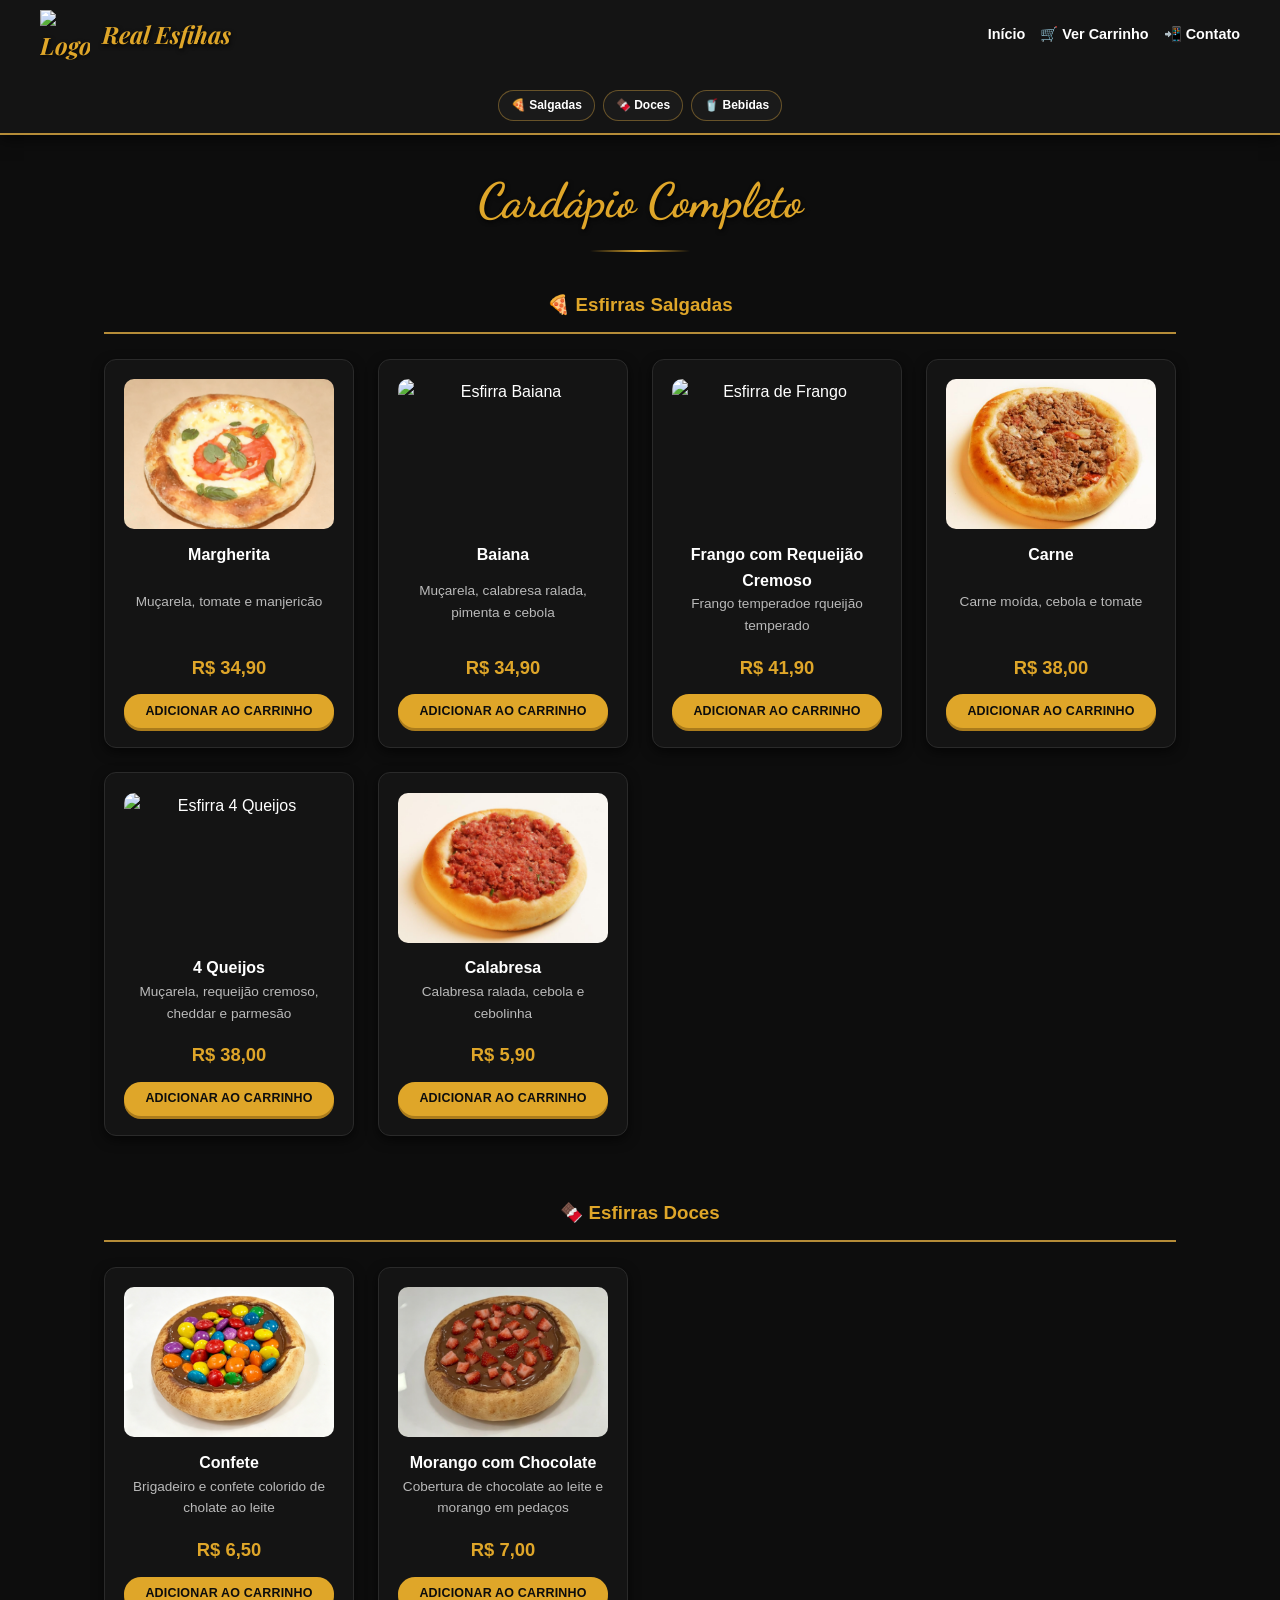
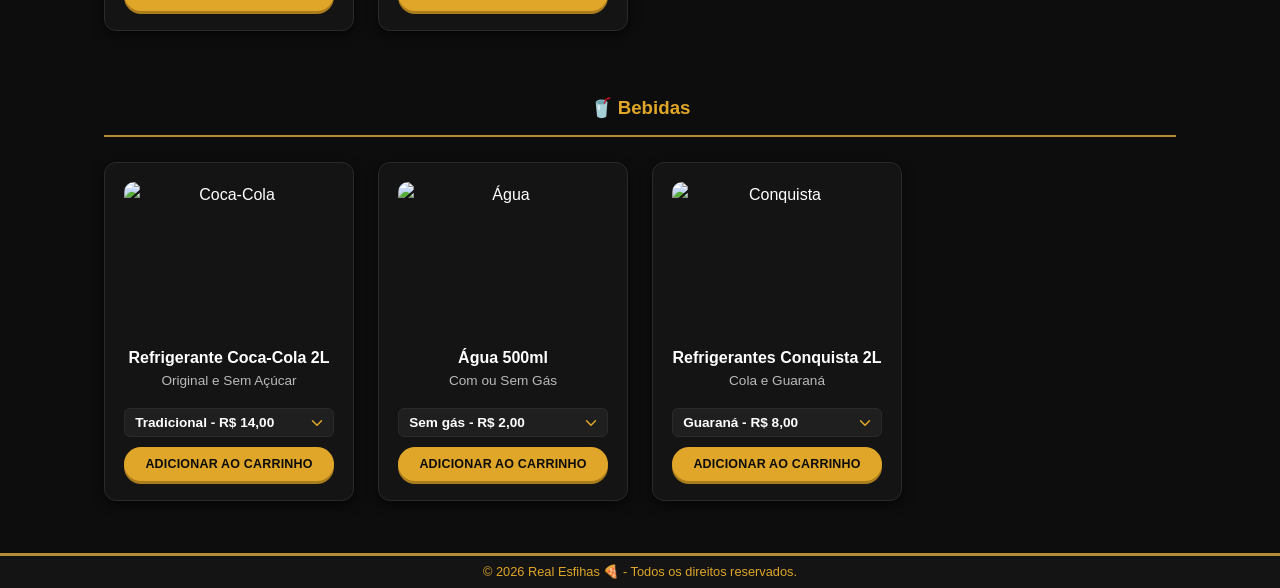
==== cardapio.html @ 11c29f61 "ajusteszinhos" ====
<!DOCTYPE html>
<html lang="pt-BR">

<head>
  <meta charset="UTF-8">
  <meta name="viewport" content="width=device-width, initial-scale=1.0">
  <title>Cardápio | Real Esfihas 🍕</title>
  <link rel="stylesheet" href="css/cardapio.css">
</head>

<body>

  <header>
    <div class="header-container text-center">
      <h1 class="logo-txt">
        <img src="img/bebidas-logos/logo3.png" alt="Logo Real Esfihas" class="logo-icon">
        Real Esfihas
      </h1>

      <nav aria-label="Navegação principal" class="nav-principal">
        <a href="index.html">Início</a>
        <a href="carrinho.html" class="nav-destaque">🛒 Ver Carrinho</a>
        <a href="contato.html">📲 Contato</a>
      </nav>

      <div class="sub-header-categorias">
        <a href="#salgadas" class="cat-link">🍕 Salgadas</a>
        <a href="#doces" class="cat-link">🍫 Doces</a>
        <a href="#bebidas" class="cat-link">🥤 Bebidas</a>
      </div>
    </div>
  </header>

  <main class="container">
    <h2 class="text-center mb-5">Cardápio Completo</h2>

    <section id="salgadas" class="mb-5 categoria-scroll">
      <h3 class="border-bottom pb-2 mb-4">🍕 Esfirras Salgadas</h3>
      <div class="grid d-flex flex-wrap justify-content-center gap-4">

        <article class="item border p-3 rounded shadow-sm text-center" style="width: 250px;">
          <img class="img-fluid rounded mb-2" src="img/margherita.png" alt="Esfirra de Margherita">
          <strong class="d-block h5">Margherita</strong>
          <p class="small text-muted">Muçarela, tomate e manjericão</p>
          <select class="select-preco preco-esfirra" aria-hidden="true">
            <option value="34.90" selected>R$ 34,90</option>
          </select>
          <p class="fw-bold mb-2 preco-visivel">R$ 34,90</p>
          <button class="btn btn-primary btn-sm w-100" onclick="adicionarAoCarrinho(this)">Adicionar ao Carrinho</button>
        </article>

        <article class="item border p-3 rounded shadow-sm text-center" style="width: 250px;">
          <img class="img-fluid rounded mb-2" src="img/baiana.png" alt="Esfirra Baiana">
          <strong class="d-block h5">Baiana</strong>
          <p class="small text-muted">Muçarela, calabresa ralada, pimenta e cebola</p>
          <select class="select-preco preco-esfirra" aria-hidden="true">
            <option value="34.90" selected>R$ 34,90</option>
          </select>
          <p class="fw-bold mb-2 preco-visivel">R$ 34,90</p>
          <button class="btn btn-primary btn-sm w-100" onclick="adicionarAoCarrinho(this)">Adicionar ao Carrinho</button>
        </article>

        <article class="item border p-3 rounded shadow-sm text-center" style="width: 250px;">
          <img class="img-fluid rounded mb-2" src="img/frango-milho2.png" alt="Esfirra de Frango">
          <strong class="d-block h5">Frango com Requeijão Cremoso</strong>
          <p class="small text-muted">Frango temperadoe rqueijão temperado</p>
          <select class="select-preco preco-esfirra" aria-hidden="true">
            <option value="41.90" selected>R$ 41,90</option>
          </select>
          <p class="fw-bold mb-2 preco-visivel">R$ 41,90</p>
          <button class="btn btn-primary btn-sm w-100" onclick="adicionarAoCarrinho(this)">Adicionar ao Carrinho</button>
        </article>

        <article class="item border p-3 rounded shadow-sm text-center" style="width: 250px;">
          <img class="img-fluid rounded mb-2" src="img/carne.jpeg" alt="Esfirra de Carne">
          <strong class="d-block h5">Carne</strong>
          <p class="small text-muted">Carne moída, cebola e tomate</p>
          <select class="select-preco preco-esfirra" aria-hidden="true">
            <option value="38.00" selected>R$ 38,00</option>
          </select>
          <p class="fw-bold mb-2 preco-visivel">R$ 38,00</p>
          <button class="btn btn-primary btn-sm w-100" onclick="adicionarAoCarrinho(this)">Adicionar ao Carrinho</button>
        </article>

        <article class="item border p-3 rounded shadow-sm text-center" style="width: 250px;">
          <img class="img-fluid rounded mb-2" src="img/quatro-queijos.jpeg" alt="Esfirra 4 Queijos">
          <strong class="d-block h5">4 Queijos</strong>
          <p class="small text-muted">Muçarela, requeijão cremoso, cheddar e parmesão</p>
          <select class="select-preco preco-esfirra" aria-hidden="true">
            <option value="38.00" selected>R$ 38,00</option>
          </select>
          <p class="fw-bold mb-2 preco-visivel">R$ 38,00</p>
          <button class="btn btn-primary btn-sm w-100" onclick="adicionarAoCarrinho(this)">Adicionar ao Carrinho</button>
        </article>

        <article class="item border p-3 rounded shadow-sm text-center" style="width: 250px;">
          <img class="img-fluid rounded mb-2" src="img/calabresa.jpg" alt="Esfirra de Calabresa">
          <strong class="d-block h5">Calabresa</strong>
          <p class="small text-muted">Calabresa ralada, cebola e cebolinha</p>
          <select class="select-preco preco-esfirra" aria-hidden="true">
            <option value="5.90" selected>R$ 5,90</option>
          </select>
          <p class="fw-bold mb-2 preco-visivel">R$ 5,90</p>
          <button class="btn btn-primary btn-sm w-100" onclick="adicionarAoCarrinho(this)">Adicionar ao Carrinho</button>
        </article>

      </div>
    </section>

    <section id="doces" class="mb-5 categoria-scroll">
      <h3 class="border-bottom pb-2 mb-4">🍫 Esfirras Doces</h3>
      <div class="grid d-flex flex-wrap justify-content-center gap-4">

        <article class="item border p-3 rounded shadow-sm text-center" style="width: 250px;">
          <img class="img-fluid rounded mb-2" src="img/confete.png" alt="Esfirra de Brigadeiro">
          <strong class="d-block h5">Confete</strong>
          <p class="small text-muted">Brigadeiro e confete colorido de cholate ao leite</p>
          <select class="select-preco preco-esfirra" aria-hidden="true">
            <option value="6.50" selected>R$ 6,50</option>
          </select>
          <p class="fw-bold mb-2 preco-visivel">R$ 6,50</p>
          <button class="btn btn-primary btn-sm w-100" onclick="adicionarAoCarrinho(this)">Adicionar ao Carrinho</button>
        </article>

        <article class="item border p-3 rounded shadow-sm text-center" style="width: 250px;">
          <img class="img-fluid rounded mb-2" src="img/morango.png" alt="Esfirra de Confete">
          <strong class="d-block h5">Morango com Chocolate</strong>
          <p class="small text-muted">Cobertura de chocolate ao leite e morango em pedaços</p>
          <select class="select-preco preco-esfirra" aria-hidden="true">
            <option value="7.00" selected>R$ 7,00</option>
          </select>
          <p class="fw-bold mb-2 preco-visivel">R$ 7,00</p>
          <button class="btn btn-primary btn-sm w-100" onclick="adicionarAoCarrinho(this)">Adicionar ao Carrinho</button>
        </article>

      </div>
    </section>

    <section id="bebidas" class="mb-5 categoria-scroll">
      <h3 class="border-bottom pb-2 mb-4">🥤 Bebidas</h3>
      <div class="grid d-flex flex-wrap justify-content-center gap-4">

        <article class="item border p-3 rounded shadow-sm text-center" style="width: 250px;">
          <img class="img-fluid rounded mb-2" src="img/bebidas-logos/coca1.png" alt="Coca-Cola">
          <strong class="d-block h5">Refrigerante Coca-Cola 2L</strong>
          <p class="small text-muted">Original e Sem Açúcar</p>
          <select class="form-select form-select-sm mb-2 select-preco">
            <option value="14.00">Tradicional - R$ 14,00</option>
            <option value="14.00">Sem Açucar - R$ 14,00</option>
          </select>
          <button class="btn btn-primary btn-sm w-100" onclick="adicionarAoCarrinho(this)">Adicionar ao Carrinho</button>
        </article>

        <article class="item border p-3 rounded shadow-sm text-center" style="width: 250px;">
          <img class="img-fluid rounded mb-2" src="img/bebidas-logos/agua3.png" alt="Água">
          <strong class="d-block h5">Água 500ml</strong>
          <p class="small text-muted">Com ou Sem Gás</p>
          <select class="form-select form-select-sm mb-2 select-preco">
            <option value="2.00">Sem gás - R$ 2,00</option>
            <option value="3.00">Com gás - R$ 3,00</option>
          </select>
          <button class="btn btn-primary btn-sm w-100" onclick="adicionarAoCarrinho(this)">Adicionar ao Carrinho</button>
        </article>

        <article class="item border p-3 rounded shadow-sm text-center" style="width: 250px;">
          <img class="img-fluid rounded mb-2" src="img/bebidas-logos/logo-conquista.jpeg" alt="Conquista">
          <strong class="d-block h5">Refrigerantes Conquista 2L</strong>
          <p class="small text-muted">Cola e Guaraná</p>
          <select class="form-select form-select-sm mb-2 select-preco">
            <option value="8.00">Guaraná - R$ 8,00</option>
            <option value="8.00">Guaraná (Sem Açucar) - R$ 8,00</option>
            <option value="8.00">Cola - R$ 8,00</option>
            <option value="8.00">Cola (Sem Açucar) - R$ 8,00</option>
          </select>
          <button class="btn btn-primary btn-sm w-100" onclick="adicionarAoCarrinho(this)">Adicionar ao Carrinho</button>
        </article>

      </div>
    </section>
  </main>

  <button id="back-to-top-btn" onclick="voltarAoTopo()" title="Voltar ao topo">&#8593;</button>

  <footer class="text-center py-4 border-top mt-5">
    <p>&copy; 2026 Real Esfihas 🍕 - Todos os direitos reservados.</p>
  </footer>

  <script src="js/cardapio.js"></script>
</body>

</html>
---- css/cardapio.css ----
@import url('https://fonts.googleapis.com/css2?family=Playfair+Display:ital,wght@0,600;0,700;1,600&display=swap');
@import url('https://fonts.googleapis.com/css2?family=Dancing+Script:wght@700&display=swap');

/* =================== Reset básico =================== */
*,
*::before,
*::after {
  margin: 0;
  padding: 0;
  box-sizing: border-box;
}

:root {
  --bg-color: #0d0d0d;
  --text-color: #ffffff;
  --primary-color: #dfa629;
  --secondary-color: #b58c38;
  --header-text: #fff;
  --card-bg: #141414;
  --card-border: #2a2a2a;
  --input-bg: #1f1f1f;
  --shadow: rgba(0, 0, 0, 0.6);
}

/* =================== Corpo da página =================== */
html {
  scroll-behavior: smooth;
  width: 100%;
  overflow-x: hidden;
}

body {
  font-family: "Segoe UI", Tahoma, Geneva, Verdana, sans-serif;
  background-color: var(--bg-color);
  color: var(--text-color);
  line-height: 1.6;
  font-size: 16px;
  display: flex;
  flex-direction: column;
  min-height: 100vh;
  width: 100%;
  overflow-x: hidden;
}

/* =================== Cabeçalho =================== */
header {
  background-color: #141414;
  color: var(--header-text);
  padding: 0.6rem 1rem;
  box-shadow: 0 4px 15px var(--shadow);
  position: sticky;
  top: 0;
  z-index: 1000;
  width: 100%;
  box-sizing: border-box;
  border-bottom: 2px solid var(--secondary-color);
  height: auto;
}

.header-container {
  width: 100%;
  max-width: 1200px;
  margin: 0 auto;
  display: flex;
  justify-content: space-between;
  align-items: center;
  flex-wrap: wrap;
  gap: 15px;
  box-sizing: border-box;
}

header h1 {
  font-family: 'Playfair Display', serif;
  font-size: 1.5rem;
  font-weight: 700;
  font-style: italic;
  color: var(--primary-color);
  display: flex;
  align-items: center;
  gap: 12px;
  margin: 0;
  flex-shrink: 0;
  text-shadow: 1px 2px 4px rgba(0, 0, 0, 0.8);
}

.logo-icon {
  width: 50px;
  height: 50px;
  object-fit: contain;
  flex-shrink: 0;
}

header nav {
  display: flex;
  justify-content: flex-end;
  align-items: center;
  gap: 15px;
  flex-wrap: wrap;
}

header nav a {
  text-decoration: none;
  color: var(--header-text);
  font-weight: bold;
  font-size: 0.9rem;
  transition: color 0.3s;
}

header nav a:hover {
  color: var(--primary-color);
}

/* =================== Botão no topo =================== */
.btn-header {
  background-color: var(--primary-color);
  color: #0d0d0d !important;
  padding: 6px 12px !important;
  border-radius: 20px;
  font-size: 0.8rem !important;
  font-weight: bold;
  text-decoration: none;
  transition: all 0.3s ease !important;
}

.btn-header:hover {
  background-color: #c48c22;
  transform: translateY(-2px);
}

/* =================== Subcabeçalho de Categorias =================== */
.sub-header-categorias {
  display: flex;
  justify-content: center;
  gap: 8px;
  margin-top: 15px;
  padding-bottom: 3px;
  width: 100%;
  overflow-x: auto;
  white-space: nowrap;
  box-sizing: border-box;
}

.sub-header-categorias::-webkit-scrollbar {
  display: none;
}

.cat-link {
  text-decoration: none;
  background-color: #1a1a1a;
  color: var(--header-text);
  padding: 5px 12px;
  border-radius: 20px;
  font-size: 0.75rem;
  font-weight: bold;
  border: 1px solid rgba(181, 140, 56, 0.5);
  transition: all 0.3s ease;
}

.cat-link:hover {
  background-color: var(--primary-color);
  color: #0d0d0d;
  border-color: var(--primary-color);
  transform: translateY(-2px);
}

.cat-link.promo {
  background-color: #1a1a1a;
  color: var(--primary-color);
  border-color: var(--primary-color);
}

.cat-link.promo:hover {
  background-color: var(--primary-color);
  color: #0d0d0d;
}

/* =================== Ajuste de Scroll =================== */
section {
  scroll-margin-top: 160px;
}

/* =================== Layout e Títulos Gerais =================== */
.container {
  max-width: 1200px;
  margin: 0 auto;
  padding: 20px;
  width: 100%;
  box-sizing: border-box;
  display: flex;
  flex-direction: column;
  align-items: center;
}

h2 {
  font-family: 'Dancing Script', cursive;
  text-align: center;
  margin: 0.5rem 0;
  color: var(--primary-color);
  font-size: 3rem;
  font-weight: 700;
  display: flex;
  flex-direction: column;
  align-items: center;
  gap: 5px;
  text-shadow: 1px 2px 4px rgba(0, 0, 0, 0.8);
}

h2::after {
  content: "";
  width: 100px;
  height: 2px;
  background: linear-gradient(
    to right,
    transparent,
    var(--primary-color),
    transparent
  );
  margin-top: 5px;
}

h3.border-bottom {
  text-align: center !important;
  display: block !important;
  width: 100%;
  color: var(--primary-color);
  font-weight: 700;
  border-bottom: 2px solid var(--secondary-color) !important;
  padding-bottom: 12px !important;
  margin-top: 30px !important;
  margin-bottom: 25px !important;
}

/* =================== Seções e Bordas =================== */
section.mb-5.border {
  background-color: var(--card-bg) !important;
  border: 1px solid var(--card-border) !important;
  padding: 0.8rem !important;
  border-radius: 8px !important;
  margin-bottom: 1.5rem !important;
  box-shadow: 0 4px 10px var(--shadow) !important;
  width: 100%;
  box-sizing: border-box;
}

section.mb-5.border h3 {
  text-align: left;
  margin-bottom: 0.8rem;
  font-size: 1.1rem;
  border-bottom: 1px solid var(--card-border);
  padding-bottom: 5px;
  color: var(--primary-color);
}

section.mb-5.border .row {
  display: grid !important;
  grid-template-columns: repeat(3, 1fr) !important;
  gap: 0.5rem !important;
  justify-content: center;
}

section.mb-5.border .bg-white.d-flex {
  padding: 0.5rem 0.8rem !important;
  border: 1px solid var(--card-border) !important;
  border-radius: 4px !important;
  background-color: var(--input-bg) !important;
  display: flex !important;
  justify-content: space-between !important;
  align-items: center !important;
  color: var(--text-color) !important;
  font-size: 0.9rem;
}

p.text-muted.small.mt-3.text-center {
  background: none !important;
  border: none !important;
  padding: 0.2rem !important;
  margin: 0.5rem auto !important;
  font-size: 0.75rem !important;
  color: var(--secondary-color) !important;
  opacity: 0.8;
}

/* =================== Grid de Itens =================== */
.grid {
  display: grid;
  grid-template-columns: repeat(4, 1fr);
  gap: 1.5rem;
  margin-bottom: 2rem;
  width: 100%;
  box-sizing: border-box;
  justify-items: center;
  justify-content: center;
}

.item {
  background-color: var(--card-bg);
  border: 1px solid var(--card-border);
  border-radius: 12px;
  display: flex;
  flex-direction: column;
  padding: 1.2rem;
  text-align: center;
  box-shadow: 0 4px 12px var(--shadow);
  height: 100%;
  width: 100%;
  box-sizing: border-box;
}

.item img {
  width: 100%;
  height: 150px;
  object-fit: cover;
  border-radius: 10px;
  margin-bottom: 0.8rem;
}

.item h4 {
  color: var(--primary-color);
  font-size: 1.2rem;
  margin-bottom: 0.5rem;
  font-weight: bold;
  min-height: 2.4em;
  display: flex;
  align-items: center;
  justify-content: center;
}

.item p {
  color: #ccc;
  opacity: 0.9;
  font-size: 0.85rem;
  margin-bottom: 1rem;
  flex-grow: 1;
  display: flex;
  align-items: center;
  justify-content: center;
}

.select-preco {
  display: none !important;
}

/* Preço visível do produto */
.item p.fw-bold {
  color: var(--primary-color) !important;
  opacity: 1 !important;
  font-size: 1.15rem !important;
  font-weight: 800 !important;
  margin: 0 0 12px 0 !important;
  display: block !important;
  flex-grow: 0 !important;
  text-align: center;
}

/* =================== Botões =================== */
.item button {
  padding: 0.45rem 1rem;
  border-radius: 50px;

  /* Fonte elegante, mas fácil de ler */
  font-family: "Segoe UI", Tahoma, Geneva, Verdana, sans-serif;
  font-weight: 700;
  letter-spacing: 0.2px;

  color: #0d0d0d;
  background-color: var(--primary-color);
  border: none;
  cursor: pointer;
  width: 100%;

  text-transform: uppercase;
  font-size: 0.78rem;
  line-height: 1.2;

  min-height: 34px;
  transition: all 0.2s ease-in-out;

  position: relative;
  margin-top: auto;

  box-shadow: 0 3px 0px #ab7c1c;
  box-sizing: border-box;
}

.item button:hover {
  background-color: #c48c22;
  transform: translateY(-2px);
}

/* =================== Seleção de preço =================== */

.select-preco {
  width: 100% !important;
  padding: 5px 10px !important;
  margin-bottom: 20px !important;
  border-radius: 8px !important;
  border: 1px solid var(--card-border) !important;
  background-color: var(--input-bg) !important;
  color: var(--text-color) !important;
  box-sizing: border-box;
  font-family: inherit;
  font-size: 0.85rem;
  cursor: pointer;
}

/* =================== Botão de Voltar ao Topo =================== */
#back-to-top-btn {
  display: none;
  position: fixed;
  bottom: 30px;
  right: 30px;
  z-index: 9999;
  border: none;
  outline: none;
  background-color: var(--primary-color, #b58c38);
  color: #1a1a1a;
  cursor: pointer;
  padding: 12px 15px;
  border-radius: 50%;
  font-size: 1.3rem;
  box-shadow: 0 4px 15px rgba(0, 0, 0, 0.4);
  transition: all 0.3s ease;
}

#back-to-top-btn:hover {
  background-color: #c48c22;
  transform: translateY(-3px);
}

/* =================== Footer =================== */
footer {
  background-color: #141414;
  color: var(--primary-color);
  text-align: center;
  height: 35px;
  display: flex;
  align-items: center;
  justify-content: center;
  font-size: 0.8rem;
  margin-top: auto;
  border-top: 3px solid var(--secondary-color);
  width: 100%;
  box-sizing: border-box;
}

/* ==================================================
   CSS PARA CARD MEIO A MEIO
   ================================================== */

.card-meio-exclusivo button,
.card-meio-a-meio button {
  width: 100% !important;
  box-sizing: border-box;
  margin-top: 0 !important;

  font-family: "Segoe UI", Tahoma, Geneva, Verdana, sans-serif !important;
  font-weight: 700 !important;
  letter-spacing: 0.2px;
  text-transform: uppercase !important;
  font-size: 0.78rem !important;
  line-height: 1.2;
}

/* Badge */
.card-badge {
  background-color: var(--primary-color);
  color: #0d0d0d;
  font-size: 0.65rem;
  font-weight: 800;
  text-transform: uppercase;
  padding: 2px 6px;
  border-radius: 50px;
  position: absolute;
  top: 10px;
  left: 10px;
  z-index: 5;
}

/* Título do card Meio a Meio */
.card-meio-exclusivo strong.h5,
.card-meio-exclusivo .titulo-meio-a-meio {
  color: var(--primary-color) !important;
  font-size: 1.05rem !important;
  display: block;
  margin-top: 5px !important;
  margin-bottom: 2px !important;
}

/* Descrição */
.card-meio-exclusivo p.small,
.card-meio-exclusivo .descricao-meio-a-meio {
  font-size: 0.72rem !important;
  color: #aaa;
  margin-top: 0 !important;
  margin-bottom: 8px !important;
  line-height: 1.1 !important;
}

/* Container das opções do Meio a Meio */
.opcoes-meio-a-meio {
  display: flex;
  flex-direction: column;
  gap: 6px;
  margin-bottom: 0;
  text-align: left;
  width: 100%;
}

.campo-item {
  display: flex;
  flex-direction: column;
  width: 100%;
}

/* Etiquetas */
.campo-item label,
.card-meio-exclusivo label.small {
  font-size: 0.62rem !important;
  font-weight: bold;
  text-transform: uppercase;
  color: var(--primary-color);
  margin-bottom: 1px !important;
  display: block;
  text-align: left;
}

/* Selects do Meio a Meio */
.card-meio-exclusivo .form-select,
.item.card-meio-exclusivo select {
  -webkit-appearance: none !important;
  -moz-appearance: none !important;
  appearance: none !important;

  background-color: #222 !important;
  color: #fff !important;
  border: 1px solid var(--card-border, #333) !important;
  border-radius: 4px !important;
  font-size: 0.75rem !important;
  height: 28px !important;
  padding: 0 24px 0 6px !important;
  width: 100% !important;
  max-width: 100% !important;
  box-sizing: border-box;

  background-image: url("data:image/svg+xml,%3csvg xmlns='http://www.w3.org/2000/svg' viewBox='0 0 16 16'%3e%3cpath fill='none' stroke='%23ffffff' stroke-linecap='round' stroke-linejoin='round' stroke-width='2' d='m2 5 6 6 6-6'/%3e%3c/svg%3e") !important;
  background-repeat: no-repeat !important;
  background-position: right 8px center !important;
  background-size: 10px 10px !important;
}

/* Espaçamento do último select */
.card-meio-exclusivo #pizza-sabor2,
.card-meio-exclusivo select:last-of-type {
  margin-bottom: 14px !important;
}

/* Botão do Meio a Meio */
.card-meio-exclusivo button,
.card-meio-a-meio button {
  width: 100% !important;
  box-sizing: border-box;
  margin-top: 0 !important;
  font-family: inherit !important;
  font-weight: 800 !important;
  text-transform: uppercase !important;
  font-size: 0.75rem !important;
}

/* Correção definitiva para o campo de seleção (select) com Bootstrap */
#bebidas select.form-select.select-preco,
.item select.form-select {
  display: block !important;
  visibility: visible !important;
  opacity: 1 !important;
  width: 100% !important;
  background-color: var(--input-bg, #1f1f1f) !important;
  color: #ffffff !important;
  border: 1px solid var(--card-border, #333) !important;
  border-radius: 6px !important;
  padding: 6px 30px 6px 10px !important;
  font-size: 0.85rem !important;
  font-weight: 600 !important;
  cursor: pointer !important;
  margin-bottom: 10px !important;

  /* Reseta visual do Bootstrap e adiciona seta personalizada amarela */
  -webkit-appearance: none !important;
  -moz-appearance: none !important;
  appearance: none !important;
  background-image: url("data:image/svg+xml,%3csvg xmlns='http://www.w3.org/2000/svg' viewBox='0 0 16 16'%3e%3cpath fill='none' stroke='%23dfa629' stroke-linecap='round' stroke-linejoin='round' stroke-width='2' d='m2 5 6 6 6-6'/%3e%3c/svg%3e") !important;
  background-repeat: no-repeat !important;
  background-position: right 10px center !important;
  background-size: 12px 12px !important;
}

/* Garante que o texto de dentro das opções seja visível */
#bebidas select.form-select option,
.item select.form-select option {
  background-color: #141414 !important;
  color: #ffffff !important;
  padding: 8px !important;
}

/* =================== Responsividade =================== */

@media (max-width: 1100px) {
  .grid {
    grid-template-columns: repeat(3, 1fr);
  }
}

@media (max-width: 992px) {
  section.mb-5.border .row {
    grid-template-columns: repeat(2, 1fr) !important;
  }
}

@media (max-width: 768px) {
  .grid {
    grid-template-columns: repeat(2, 1fr);
    gap: 1rem;
  }

  section.mb-5.border .row {
    grid-template-columns: repeat(2, 1fr) !important;
  }

  .logo-icon {
    width: 50px;
    height: 50px;
    margin: 0;
  }

  header h1 {
    font-size: 1.3rem;
    gap: 5px;
    flex-wrap: wrap;
  }

  header nav {
    gap: 10px;
    flex-wrap: wrap;
    justify-content: center;
  }

  header nav a {
    font-size: 0.75rem;
  }

  h2 {
    font-size: 2.2rem;
  }
}

@media (max-width: 500px) {
  .container {
    padding: 15px;
  }

  .grid {
    grid-template-columns: 1fr;
    justify-content: center;
  }

  .item {
    width: 100%;
    max-width: 320px;
    margin: 0 auto;
  }

  section.mb-5.border .row {
    grid-template-columns: 1fr !important;
  }
}

@media (max-width: 480px) {
  #back-to-top-btn {
    bottom: 20px;
    right: 20px;
    padding: 10px 13px;
    font-size: 1.1rem;
  }

  section.mb-5.border .row {
    grid-template-columns: 1fr !important;
    gap: 0.3rem !important;
  }

  section.mb-5.border {
    padding: 0.5rem !important;
  }

  header h1 {
    font-size: 1.2rem;
  }

  .logo-icon {
    width: 50px;
    height: 50px;
    margin: -5px 0;
  }

  header nav {
    flex-direction: row;
    flex-wrap: wrap;
    justify-content: center;
    gap: 10px;
    width: 100%;
  }

  header nav a {
    padding: 2px;
    font-size: 0.75rem;
    white-space: nowrap;
  }

  .cat-link {
    padding: 4px 8px;
    font-size: 0.65rem;
  }
}
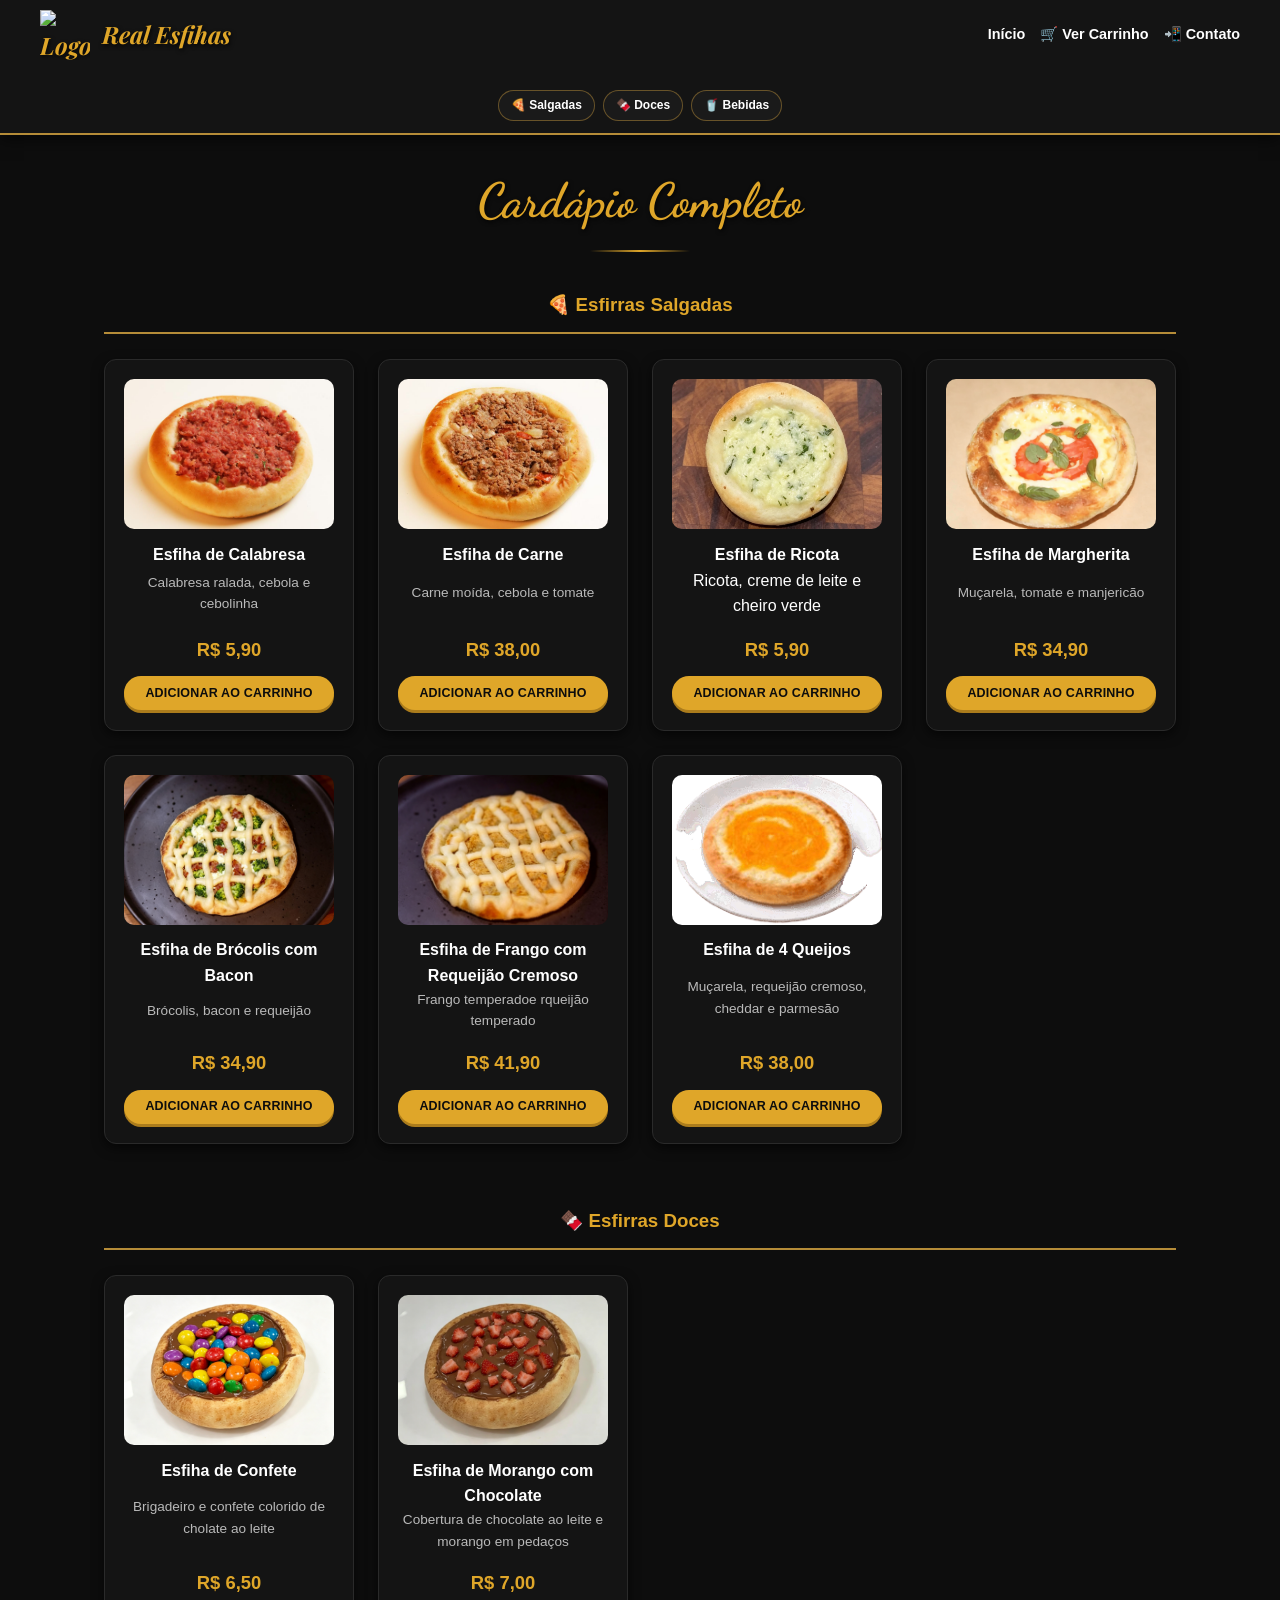
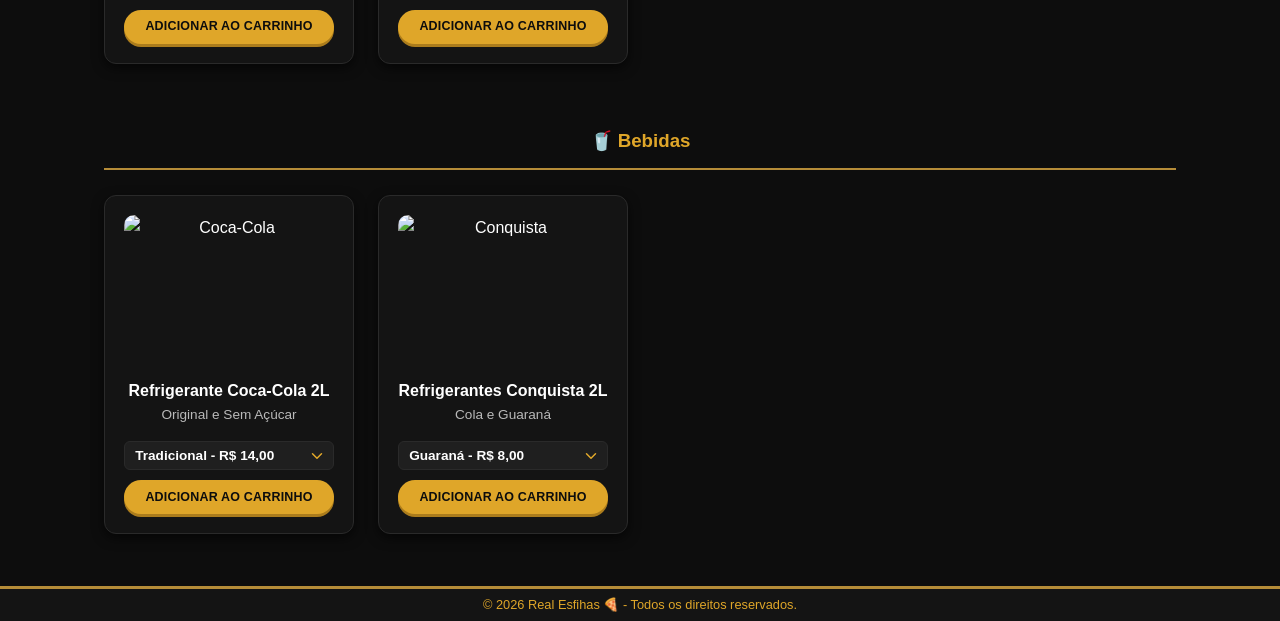
==== commit e509bbec: "em ajustes finais" ====
--- a/cardapio.html
+++ b/cardapio.html
@@ -39,69 +39,86 @@
       <div class="grid d-flex flex-wrap justify-content-center gap-4">
 
         <article class="item border p-3 rounded shadow-sm text-center" style="width: 250px;">
+          <img class="img-fluid rounded mb-2" src="img/calabresa.jpg" alt="Esfirra de Calabresa">
+          <strong class="d-block h5">Esfiha de Calabresa</strong>
+          <p class="small text-muted">Calabresa ralada, cebola e cebolinha</p>
+          <select class="select-preco preco-esfirra" aria-hidden="true">
+            <option value="5.90" selected>R$ 5,90</option>
+          </select>
+          <p class="fw-bold mb-2 preco-visivel">R$ 5,90</p>
+          <button class="btn btn-primary btn-sm w-100" onclick="adicionarAoCarrinho(this)">Adicionar ao
+            Carrinho</button>
+        </article>
+
+        <article class="item border p-3 rounded shadow-sm text-center" style="width: 250px;">
+          <img class="img-fluid rounded mb-2" src="img/carne.jpeg" alt="Esfirra de Carne">
+          <strong class="d-block h5">Esfiha de Carne</strong>
+          <p class="small text-muted">Carne moída, cebola e tomate</p>
+          <select class="select-preco preco-esfirra" aria-hidden="true">
+            <option value="38.00" selected>R$ 38,00</option>
+          </select>
+          <p class="fw-bold mb-2 preco-visivel">R$ 38,00</p>
+          <button class="btn btn-primary btn-sm w-100" onclick="adicionarAoCarrinho(this)">Adicionar ao
+            Carrinho</button>
+        </article>
+
+        <article class="item border p-3 rounded shadow-sm text-center" style="width: 250px;">
+          <img class="img-fluid rounded mb-2" src="img/ricota.png" alt="Esfirra de Ricota">
+          <strong class="d-block h5">Esfiha de Ricota</strong>Ricota, creme de leite e cheiro verde</p>
+          <select class="select-preco preco-esfirra" aria-hidden="true">
+            <option value="5.90" selected>R$ 5,90</option>
+          </select>
+          <p class="fw-bold mb-2 preco-visivel">R$ 5,90</p>
+          <button class="btn btn-primary btn-sm w-100" onclick="adicionarAoCarrinho(this)">Adicionar ao
+            Carrinho</button>
+        </article>
+
+        <article class="item border p-3 rounded shadow-sm text-center" style="width: 250px;">
           <img class="img-fluid rounded mb-2" src="img/margherita.png" alt="Esfirra de Margherita">
-          <strong class="d-block h5">Margherita</strong>
+          <strong class="d-block h5">Esfiha de Margherita</strong>
           <p class="small text-muted">Muçarela, tomate e manjericão</p>
           <select class="select-preco preco-esfirra" aria-hidden="true">
             <option value="34.90" selected>R$ 34,90</option>
           </select>
           <p class="fw-bold mb-2 preco-visivel">R$ 34,90</p>
-          <button class="btn btn-primary btn-sm w-100" onclick="adicionarAoCarrinho(this)">Adicionar ao Carrinho</button>
-        </article>
-
-        <article class="item border p-3 rounded shadow-sm text-center" style="width: 250px;">
-          <img class="img-fluid rounded mb-2" src="img/baiana.png" alt="Esfirra Baiana">
-          <strong class="d-block h5">Baiana</strong>
-          <p class="small text-muted">Muçarela, calabresa ralada, pimenta e cebola</p>
+          <button class="btn btn-primary btn-sm w-100" onclick="adicionarAoCarrinho(this)">Adicionar ao
+            Carrinho</button>
+        </article>
+
+        <article class="item border p-3 rounded shadow-sm text-center" style="width: 250px;">
+          <img class="img-fluid rounded mb-2" src="img/brocolis.png" alt="Esfirra de Brócolis com Bacon">
+          <strong class="d-block h5">Esfiha de Brócolis com Bacon</strong>
+          <p class="small text-muted">Brócolis, bacon e requeijão</p>
           <select class="select-preco preco-esfirra" aria-hidden="true">
             <option value="34.90" selected>R$ 34,90</option>
           </select>
           <p class="fw-bold mb-2 preco-visivel">R$ 34,90</p>
-          <button class="btn btn-primary btn-sm w-100" onclick="adicionarAoCarrinho(this)">Adicionar ao Carrinho</button>
-        </article>
-
-        <article class="item border p-3 rounded shadow-sm text-center" style="width: 250px;">
-          <img class="img-fluid rounded mb-2" src="img/frango-milho2.png" alt="Esfirra de Frango">
-          <strong class="d-block h5">Frango com Requeijão Cremoso</strong>
+          <button class="btn btn-primary btn-sm w-100" onclick="adicionarAoCarrinho(this)">Adicionar ao
+            Carrinho</button>
+        </article>
+
+        <article class="item border p-3 rounded shadow-sm text-center" style="width: 250px;">
+          <img class="img-fluid rounded mb-2" src="img/frango.png" alt="Esfirra de Frango">
+          <strong class="d-block h5">Esfiha de Frango com Requeijão Cremoso</strong>
           <p class="small text-muted">Frango temperadoe rqueijão temperado</p>
           <select class="select-preco preco-esfirra" aria-hidden="true">
             <option value="41.90" selected>R$ 41,90</option>
           </select>
           <p class="fw-bold mb-2 preco-visivel">R$ 41,90</p>
-          <button class="btn btn-primary btn-sm w-100" onclick="adicionarAoCarrinho(this)">Adicionar ao Carrinho</button>
-        </article>
-
-        <article class="item border p-3 rounded shadow-sm text-center" style="width: 250px;">
-          <img class="img-fluid rounded mb-2" src="img/carne.jpeg" alt="Esfirra de Carne">
-          <strong class="d-block h5">Carne</strong>
-          <p class="small text-muted">Carne moída, cebola e tomate</p>
+          <button class="btn btn-primary btn-sm w-100" onclick="adicionarAoCarrinho(this)">Adicionar ao
+            Carrinho</button>
+        </article>
+
+        <article class="item border p-3 rounded shadow-sm text-center" style="width: 250px;">
+          <img class="img-fluid rounded mb-2" src="img/4queijos.png" alt="Esfirra de 4 Queijos">
+          <strong class="d-block h5">Esfiha de 4 Queijos</strong>
+          <p class="small text-muted">Muçarela, requeijão cremoso, cheddar e parmesão</p>
           <select class="select-preco preco-esfirra" aria-hidden="true">
             <option value="38.00" selected>R$ 38,00</option>
           </select>
           <p class="fw-bold mb-2 preco-visivel">R$ 38,00</p>
-          <button class="btn btn-primary btn-sm w-100" onclick="adicionarAoCarrinho(this)">Adicionar ao Carrinho</button>
-        </article>
-
-        <article class="item border p-3 rounded shadow-sm text-center" style="width: 250px;">
-          <img class="img-fluid rounded mb-2" src="img/quatro-queijos.jpeg" alt="Esfirra 4 Queijos">
-          <strong class="d-block h5">4 Queijos</strong>
-          <p class="small text-muted">Muçarela, requeijão cremoso, cheddar e parmesão</p>
-          <select class="select-preco preco-esfirra" aria-hidden="true">
-            <option value="38.00" selected>R$ 38,00</option>
-          </select>
-          <p class="fw-bold mb-2 preco-visivel">R$ 38,00</p>
-          <button class="btn btn-primary btn-sm w-100" onclick="adicionarAoCarrinho(this)">Adicionar ao Carrinho</button>
-        </article>
-
-        <article class="item border p-3 rounded shadow-sm text-center" style="width: 250px;">
-          <img class="img-fluid rounded mb-2" src="img/calabresa.jpg" alt="Esfirra de Calabresa">
-          <strong class="d-block h5">Calabresa</strong>
-          <p class="small text-muted">Calabresa ralada, cebola e cebolinha</p>
-          <select class="select-preco preco-esfirra" aria-hidden="true">
-            <option value="5.90" selected>R$ 5,90</option>
-          </select>
-          <p class="fw-bold mb-2 preco-visivel">R$ 5,90</p>
-          <button class="btn btn-primary btn-sm w-100" onclick="adicionarAoCarrinho(this)">Adicionar ao Carrinho</button>
+          <button class="btn btn-primary btn-sm w-100" onclick="adicionarAoCarrinho(this)">Adicionar ao
+            Carrinho</button>
         </article>
 
       </div>
@@ -113,24 +130,26 @@
 
         <article class="item border p-3 rounded shadow-sm text-center" style="width: 250px;">
           <img class="img-fluid rounded mb-2" src="img/confete.png" alt="Esfirra de Brigadeiro">
-          <strong class="d-block h5">Confete</strong>
+          <strong class="d-block h5">Esfiha de Confete</strong>
           <p class="small text-muted">Brigadeiro e confete colorido de cholate ao leite</p>
           <select class="select-preco preco-esfirra" aria-hidden="true">
             <option value="6.50" selected>R$ 6,50</option>
           </select>
           <p class="fw-bold mb-2 preco-visivel">R$ 6,50</p>
-          <button class="btn btn-primary btn-sm w-100" onclick="adicionarAoCarrinho(this)">Adicionar ao Carrinho</button>
+          <button class="btn btn-primary btn-sm w-100" onclick="adicionarAoCarrinho(this)">Adicionar ao
+            Carrinho</button>
         </article>
 
         <article class="item border p-3 rounded shadow-sm text-center" style="width: 250px;">
           <img class="img-fluid rounded mb-2" src="img/morango.png" alt="Esfirra de Confete">
-          <strong class="d-block h5">Morango com Chocolate</strong>
+          <strong class="d-block h5">Esfiha de Morango com Chocolate</strong>
           <p class="small text-muted">Cobertura de chocolate ao leite e morango em pedaços</p>
           <select class="select-preco preco-esfirra" aria-hidden="true">
             <option value="7.00" selected>R$ 7,00</option>
           </select>
           <p class="fw-bold mb-2 preco-visivel">R$ 7,00</p>
-          <button class="btn btn-primary btn-sm w-100" onclick="adicionarAoCarrinho(this)">Adicionar ao Carrinho</button>
+          <button class="btn btn-primary btn-sm w-100" onclick="adicionarAoCarrinho(this)">Adicionar ao
+            Carrinho</button>
         </article>
 
       </div>
@@ -148,18 +167,8 @@
             <option value="14.00">Tradicional - R$ 14,00</option>
             <option value="14.00">Sem Açucar - R$ 14,00</option>
           </select>
-          <button class="btn btn-primary btn-sm w-100" onclick="adicionarAoCarrinho(this)">Adicionar ao Carrinho</button>
-        </article>
-
-        <article class="item border p-3 rounded shadow-sm text-center" style="width: 250px;">
-          <img class="img-fluid rounded mb-2" src="img/bebidas-logos/agua3.png" alt="Água">
-          <strong class="d-block h5">Água 500ml</strong>
-          <p class="small text-muted">Com ou Sem Gás</p>
-          <select class="form-select form-select-sm mb-2 select-preco">
-            <option value="2.00">Sem gás - R$ 2,00</option>
-            <option value="3.00">Com gás - R$ 3,00</option>
-          </select>
-          <button class="btn btn-primary btn-sm w-100" onclick="adicionarAoCarrinho(this)">Adicionar ao Carrinho</button>
+          <button class="btn btn-primary btn-sm w-100" onclick="adicionarAoCarrinho(this)">Adicionar ao
+            Carrinho</button>
         </article>
 
         <article class="item border p-3 rounded shadow-sm text-center" style="width: 250px;">
@@ -172,7 +181,8 @@
             <option value="8.00">Cola - R$ 8,00</option>
             <option value="8.00">Cola (Sem Açucar) - R$ 8,00</option>
           </select>
-          <button class="btn btn-primary btn-sm w-100" onclick="adicionarAoCarrinho(this)">Adicionar ao Carrinho</button>
+          <button class="btn btn-primary btn-sm w-100" onclick="adicionarAoCarrinho(this)">Adicionar ao
+            Carrinho</button>
         </article>
 
       </div>
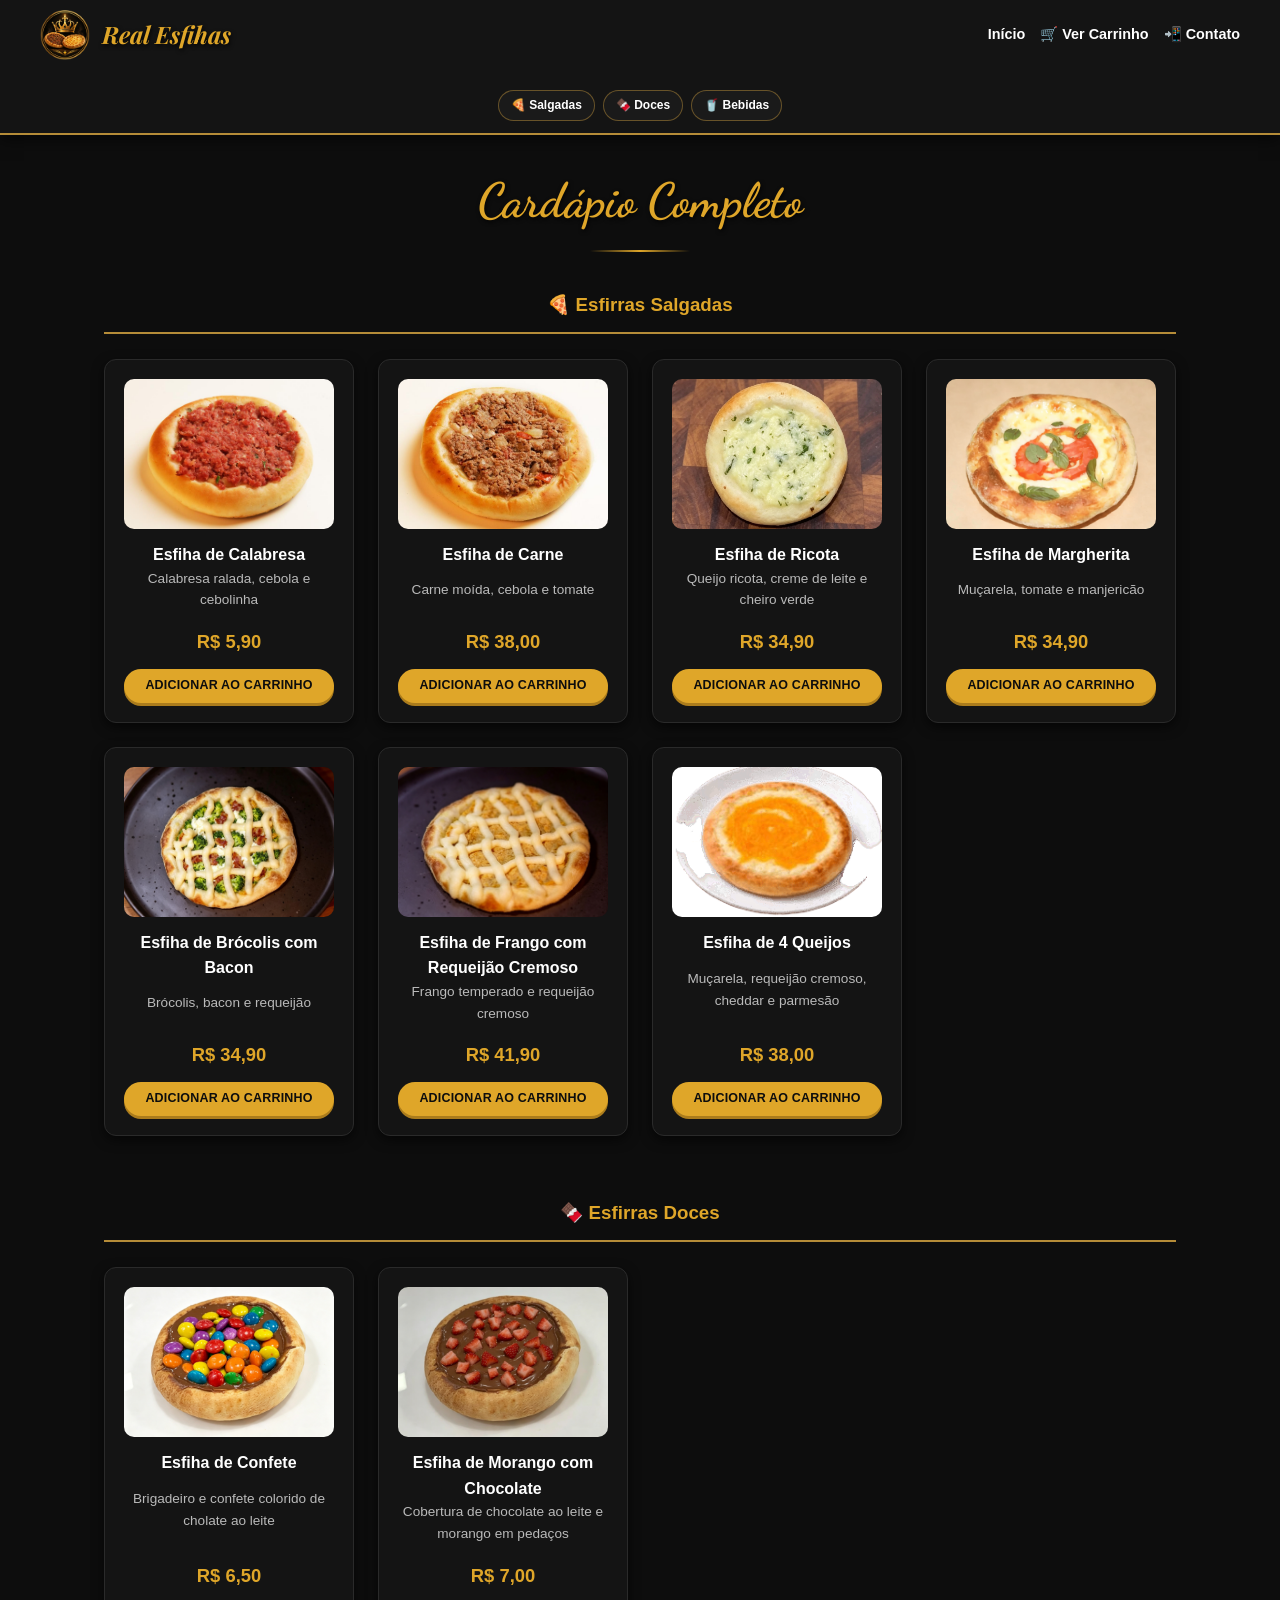
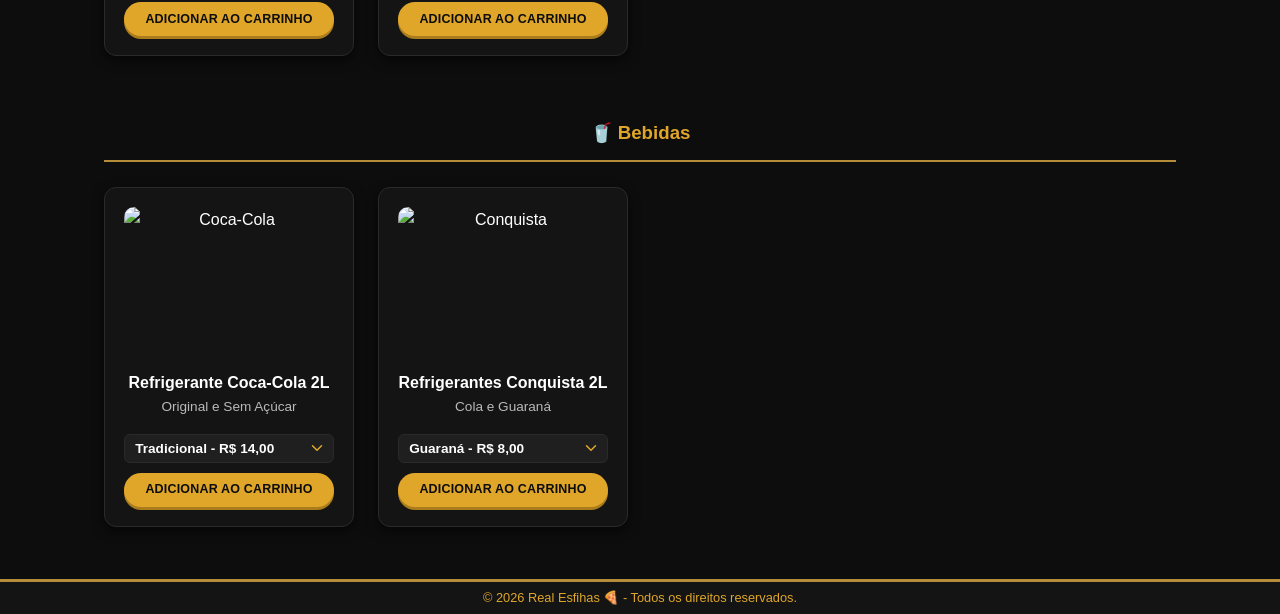
==== commit f65b9d3d: "identidade visual do site em ajustes" ====
--- a/cardapio.html
+++ b/cardapio.html
@@ -64,11 +64,12 @@
 
         <article class="item border p-3 rounded shadow-sm text-center" style="width: 250px;">
           <img class="img-fluid rounded mb-2" src="img/ricota.png" alt="Esfirra de Ricota">
-          <strong class="d-block h5">Esfiha de Ricota</strong>Ricota, creme de leite e cheiro verde</p>
-          <select class="select-preco preco-esfirra" aria-hidden="true">
-            <option value="5.90" selected>R$ 5,90</option>
-          </select>
-          <p class="fw-bold mb-2 preco-visivel">R$ 5,90</p>
+          <strong class="d-block h5">Esfiha de Ricota</strong>
+          <p class="small text-muted">Queijo ricota, creme de leite e cheiro verde</p>
+          <select class="select-preco preco-esfirra" aria-hidden="true">
+            <option value="34.90" selected>R$ 34,90</option>
+          </select>
+          <p class="fw-bold mb-2 preco-visivel">R$ 34,90</p>
           <button class="btn btn-primary btn-sm w-100" onclick="adicionarAoCarrinho(this)">Adicionar ao
             Carrinho</button>
         </article>
@@ -100,7 +101,7 @@
         <article class="item border p-3 rounded shadow-sm text-center" style="width: 250px;">
           <img class="img-fluid rounded mb-2" src="img/frango.png" alt="Esfirra de Frango">
           <strong class="d-block h5">Esfiha de Frango com Requeijão Cremoso</strong>
-          <p class="small text-muted">Frango temperadoe rqueijão temperado</p>
+          <p class="small text-muted">Frango temperado e requeijão cremoso</p>
           <select class="select-preco preco-esfirra" aria-hidden="true">
             <option value="41.90" selected>R$ 41,90</option>
           </select>
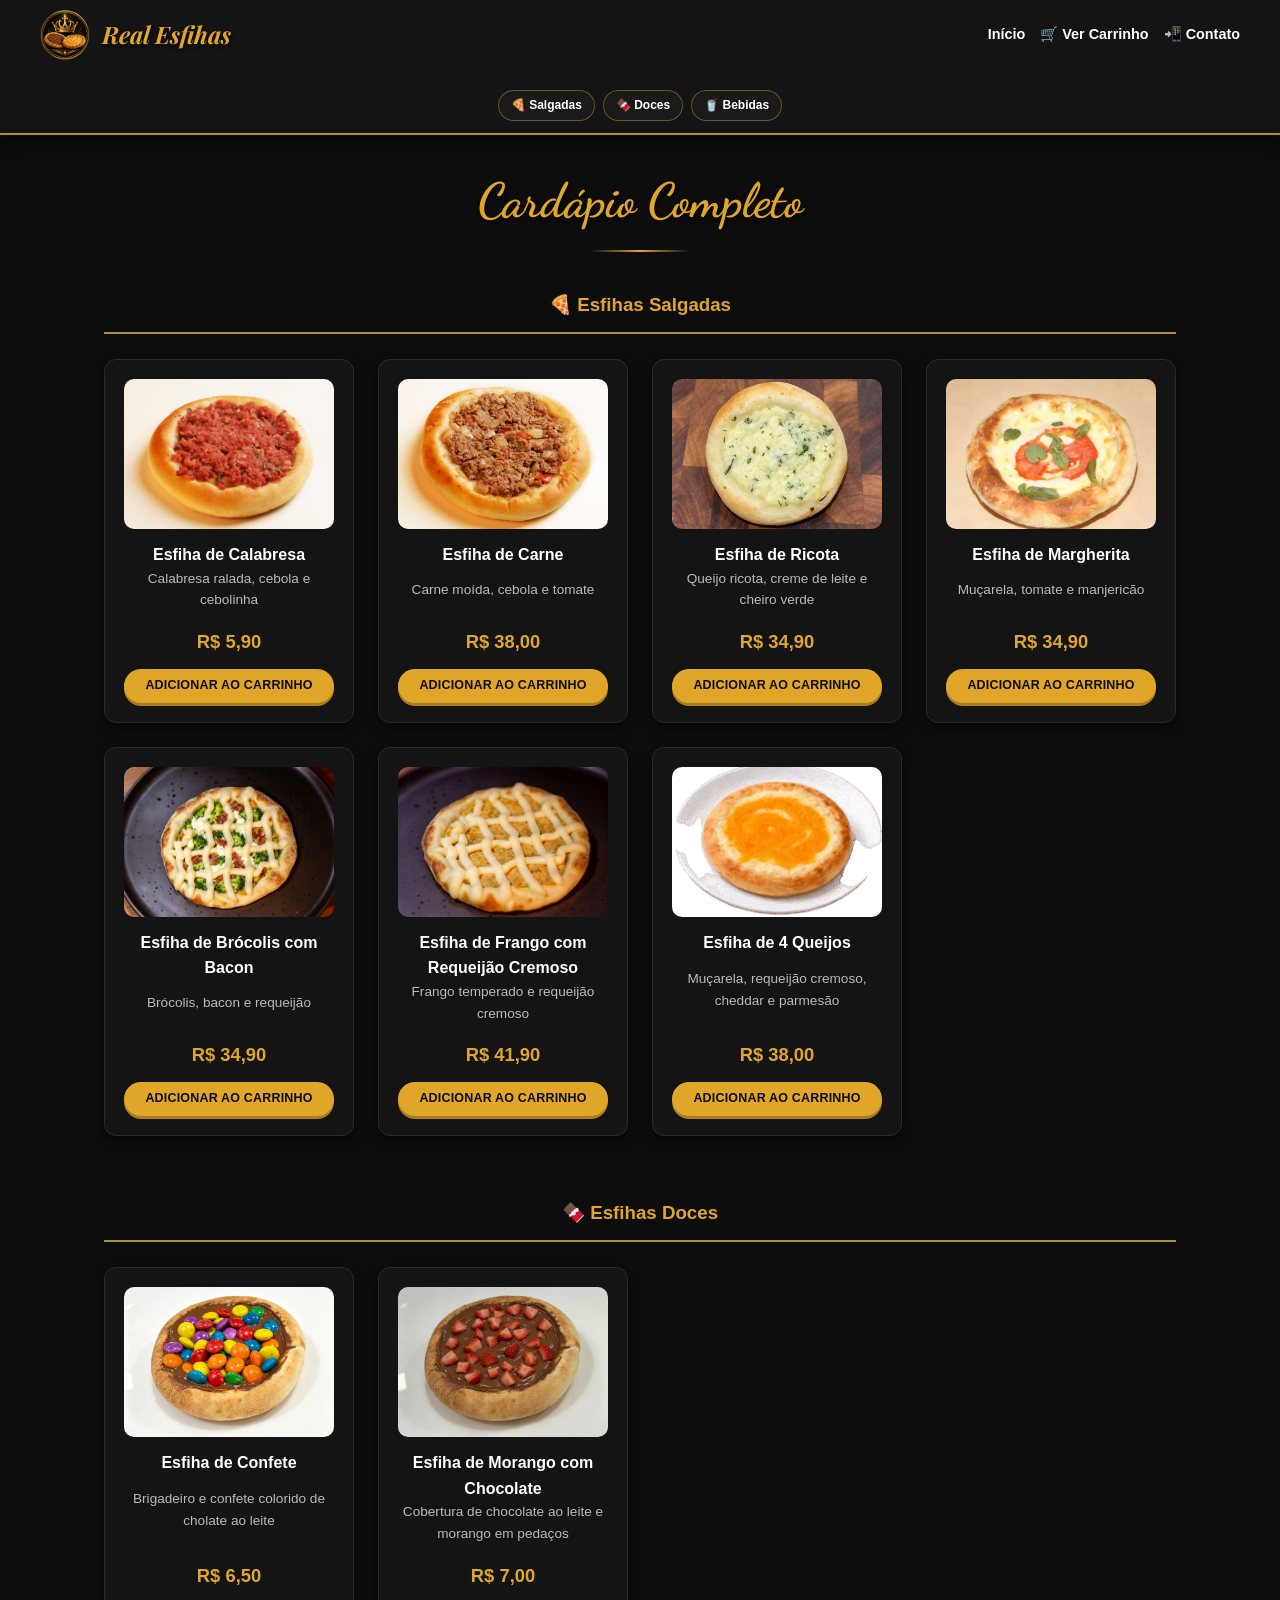
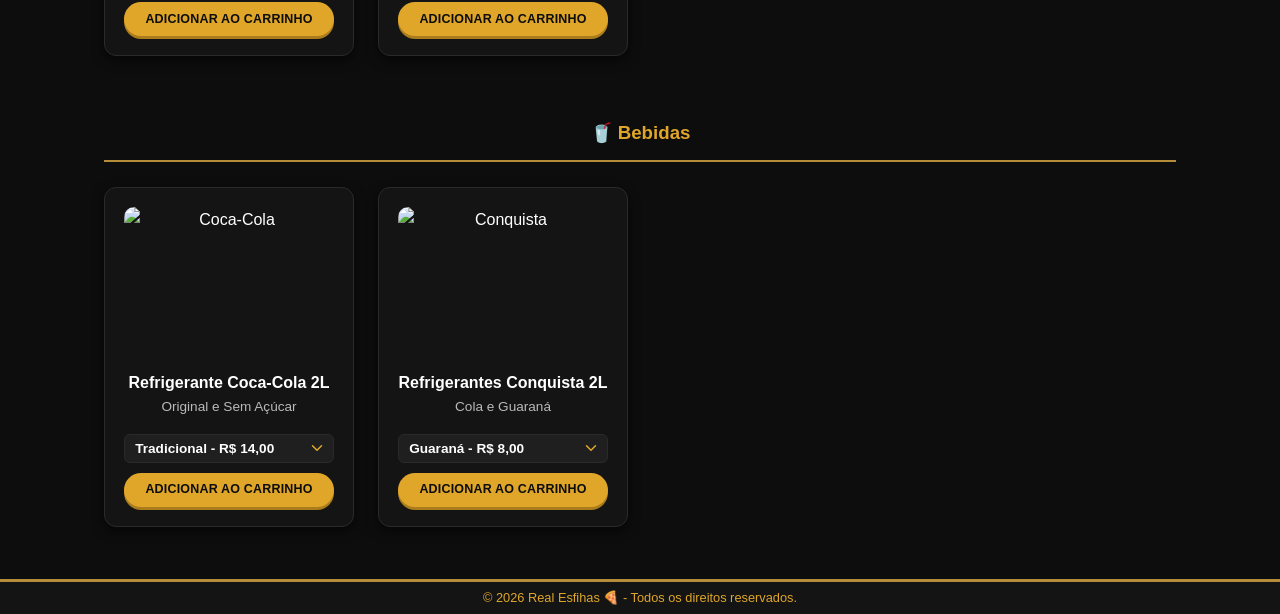
==== commit 54341aa7: "ajustes" ====
--- a/cardapio.html
+++ b/cardapio.html
@@ -4,7 +4,8 @@
 <head>
   <meta charset="UTF-8">
   <meta name="viewport" content="width=device-width, initial-scale=1.0">
-  <title>Cardápio | Real Esfihas 🍕</title>
+  <title>Cardápio | Real Esfihas</title>
+  <link rel="icon" type="image/png" href="img/bebidas-logos/logo3.png">
   <link rel="stylesheet" href="css/cardapio.css">
 </head>
 
@@ -35,7 +36,7 @@
     <h2 class="text-center mb-5">Cardápio Completo</h2>
 
     <section id="salgadas" class="mb-5 categoria-scroll">
-      <h3 class="border-bottom pb-2 mb-4">🍕 Esfirras Salgadas</h3>
+      <h3 class="border-bottom pb-2 mb-4">🍕 Esfihas Salgadas</h3>
       <div class="grid d-flex flex-wrap justify-content-center gap-4">
 
         <article class="item border p-3 rounded shadow-sm text-center" style="width: 250px;">
@@ -126,7 +127,7 @@
     </section>
 
     <section id="doces" class="mb-5 categoria-scroll">
-      <h3 class="border-bottom pb-2 mb-4">🍫 Esfirras Doces</h3>
+      <h3 class="border-bottom pb-2 mb-4">🍫 Esfihas Doces</h3>
       <div class="grid d-flex flex-wrap justify-content-center gap-4">
 
         <article class="item border p-3 rounded shadow-sm text-center" style="width: 250px;">
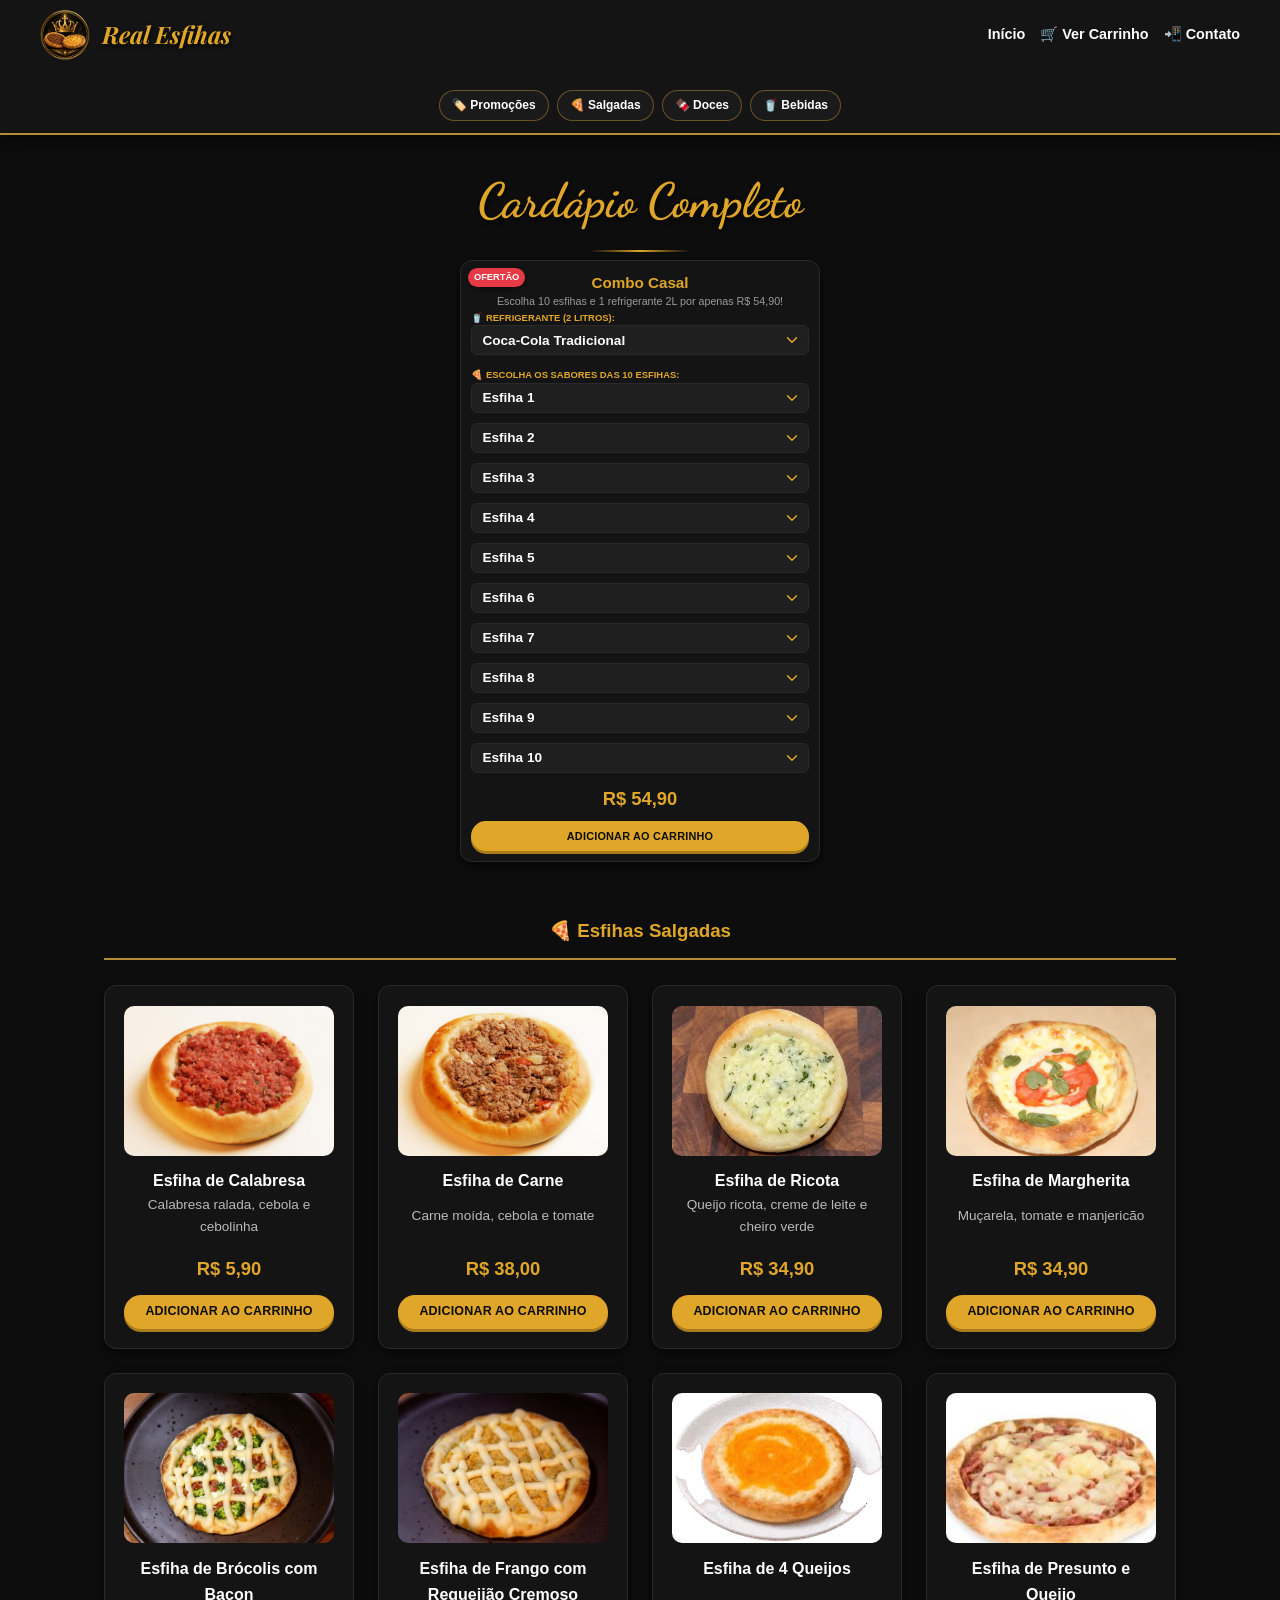
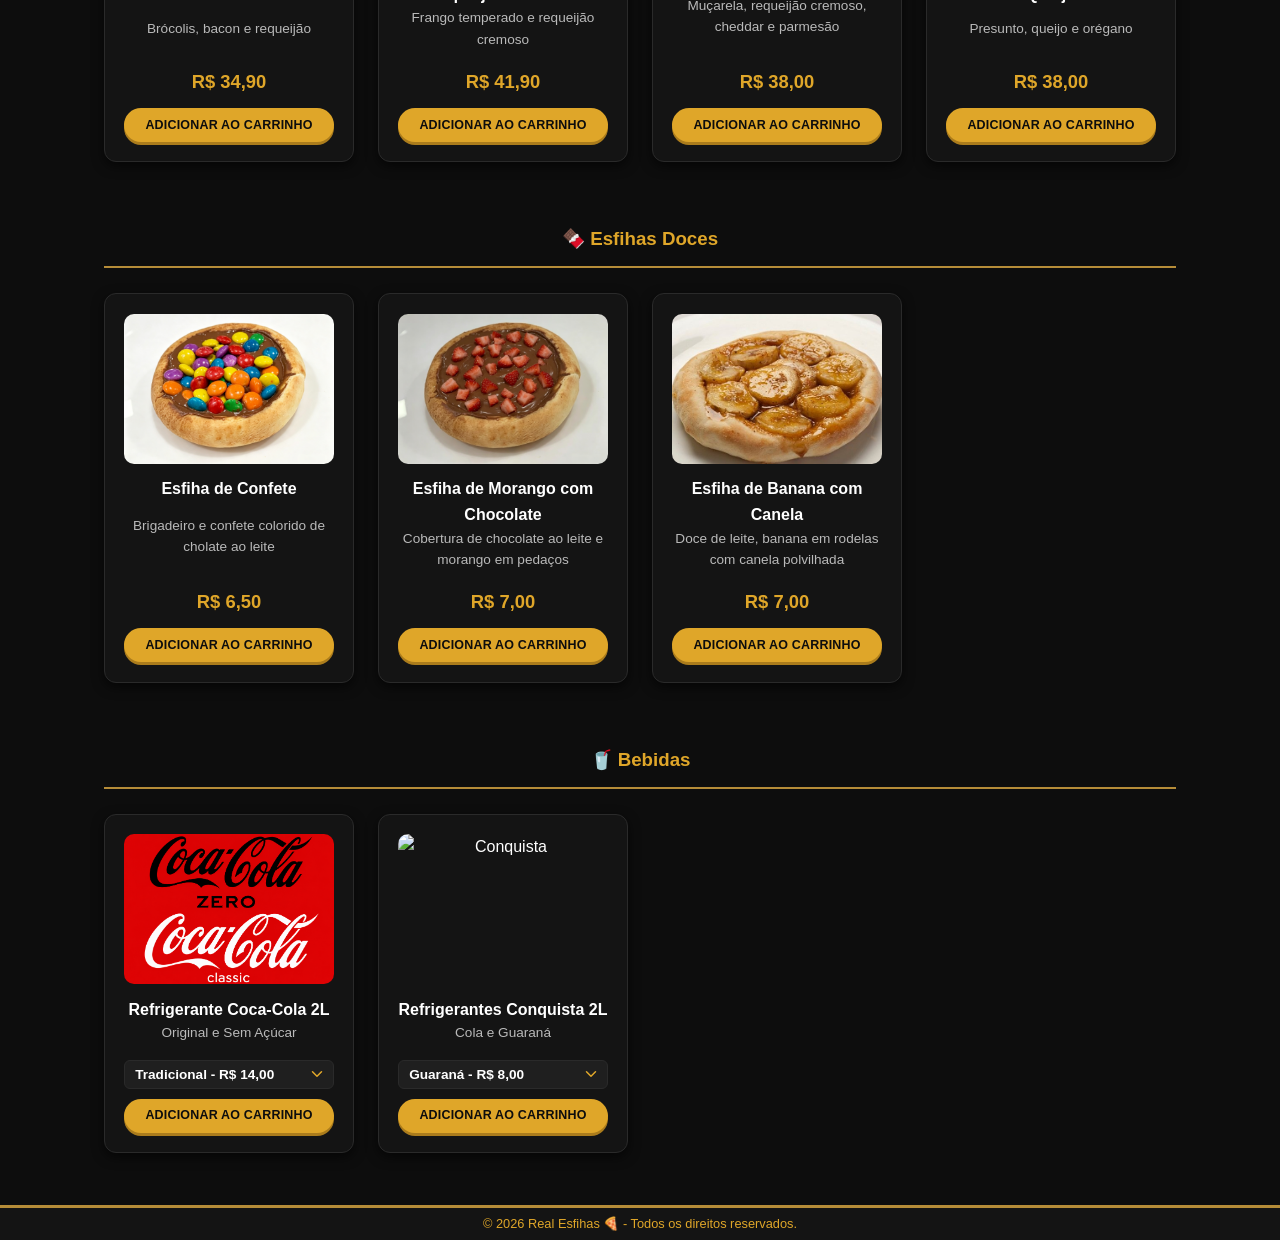
==== commit eefe7db9: "combo adicionado" ====
--- a/cardapio.html
+++ b/cardapio.html
@@ -14,7 +14,7 @@
   <header>
     <div class="header-container text-center">
       <h1 class="logo-txt">
-        <img src="img/bebidas-logos/logo3.png" alt="Logo Real Esfihas" class="logo-icon">
+        <img src="img/bebidas-logos/logo.png" alt="Logo Real Esfihas" class="logo-icon">
         Real Esfihas
       </h1>
 
@@ -25,6 +25,7 @@
       </nav>
 
       <div class="sub-header-categorias">
+        <a href="#promocoes" class="cat-link">🏷️ Promoções</a>
         <a href="#salgadas" class="cat-link">🍕 Salgadas</a>
         <a href="#doces" class="cat-link">🍫 Doces</a>
         <a href="#bebidas" class="cat-link">🥤 Bebidas</a>
@@ -35,6 +36,197 @@
   <main class="container">
     <h2 class="text-center mb-5">Cardápio Completo</h2>
 
+    <article class="item card-promocao border p-3 rounded shadow-sm text-center">
+      <span class="card-badge">Ofertão</span>
+
+      <strong class="d-block h5">Combo Casal</strong>
+      <p class="small text-muted mb-2">Escolha 10 esfihas e 1 refrigerante 2L por apenas R$ 54,90!</p>
+
+      <div class="opcoes-combo">
+        <!-- Seleção do Refrigerante -->
+        <div class="text-start">
+          <label class="form-label">🥤 Refrigerante (2 Litros):</label>
+          <select class="form-select select-refri">
+            <option value="Coca-Cola Tradicional">Coca-Cola Tradicional</option>
+            <option value="Coca-Cola Sem Açúcar">Coca-Cola Sem Açúcar</option>
+            <option value="Conquista Guaraná">Conquista Guaraná</option>
+            <option value="Conquista Guaraná Zero">Conquista Guaraná (Sem Açúcar)</option>
+            <option value="Conquista Cola">Conquista Cola</option>
+            <option value="Conquista Cola Zero">Conquista Cola (Sem Açúcar)</option>
+          </select>
+        </div>
+
+        <!-- Seleção dos Sabores de Esfihas -->
+        <!-- Seleção dos Sabores das 10 Esfihas -->
+        <div class="text-start">
+          <label class="form-label">🍕 Escolha os sabores das 10 esfihas:</label>
+
+          <!-- Esfiha 1 -->
+          <select class="form-select select-esfiha-sabor mb-2">
+            <option value="" disabled selected>Esfiha 1</option>
+            <option value="Calabresa">Calabresa</option>
+            <option value="Carne">Carne</option>
+            <option value="Ricota">Ricota</option>
+            <option value="Margherita">Margherita</option>
+            <option value="Brócolis com Bacon">Brócolis com Bacon</option>
+            <option value="Frango com Requeijão Cremoso">Frango com Requeijão Cremoso</option>
+            <option value="4 Queijos">4 Queijos</option>
+            <option value="Presunto e Queijo">Presunto e Queijo</option>
+            <option value="Confete">Confete</option>
+            <option value="Morango com Chocolate">Morango com Chocolate</option>
+            <option value="Banana com Canela">Banana com Canela</option>
+          </select>
+
+          <!-- Esfiha 2 -->
+          <select class="form-select select-esfiha-sabor mb-2">
+            <option value="" disabled selected>Esfiha 2</option>
+            <option value="Calabresa">Calabresa</option>
+            <option value="Carne">Carne</option>
+            <option value="Ricota">Ricota</option>
+            <option value="Margherita">Margherita</option>
+            <option value="Brócolis com Bacon">Brócolis com Bacon</option>
+            <option value="Frango com Requeijão Cremoso">Frango com Requeijão Cremoso</option>
+            <option value="4 Queijos">4 Queijos</option>
+            <option value="Presunto e Queijo">Presunto e Queijo</option>
+            <option value="Confete">Confete</option>
+            <option value="Morango com Chocolate">Morango com Chocolate</option>
+            <option value="Banana com Canela">Banana com Canela</option>
+          </select>
+
+          <!-- Esfiha 3 -->
+          <select class="form-select select-esfiha-sabor mb-2">
+            <option value="" disabled selected>Esfiha 3</option>
+            <option value="Calabresa">Calabresa</option>
+            <option value="Carne">Carne</option>
+            <option value="Ricota">Ricota</option>
+            <option value="Margherita">Margherita</option>
+            <option value="Brócolis com Bacon">Brócolis com Bacon</option>
+            <option value="Frango com Requeijão Cremoso">Frango com Requeijão Cremoso</option>
+            <option value="4 Queijos">4 Queijos</option>
+            <option value="Presunto e Queijo">Presunto e Queijo</option>
+            <option value="Confete">Confete</option>
+            <option value="Morango com Chocolate">Morango com Chocolate</option>
+            <option value="Banana com Canela">Banana com Canela</option>
+          </select>
+
+          <!-- Esfiha 4 -->
+          <select class="form-select select-esfiha-sabor mb-2">
+            <option value="" disabled selected>Esfiha 4</option>
+            <option value="Calabresa">Calabresa</option>
+            <option value="Carne">Carne</option>
+            <option value="Ricota">Ricota</option>
+            <option value="Margherita">Margherita</option>
+            <option value="Brócolis com Bacon">Brócolis com Bacon</option>
+            <option value="Frango com Requeijão Cremoso">Frango com Requeijão Cremoso</option>
+            <option value="4 Queijos">4 Queijos</option>
+            <option value="Presunto e Queijo">Presunto e Queijo</option>
+            <option value="Confete">Confete</option>
+            <option value="Morango com Chocolate">Morango com Chocolate</option>
+            <option value="Banana com Canela">Banana com Canela</option>
+          </select>
+
+          <!-- Esfiha 5 -->
+          <select class="form-select select-esfiha-sabor mb-2">
+            <option value="" disabled selected>Esfiha 5</option>
+            <option value="Calabresa">Calabresa</option>
+            <option value="Carne">Carne</option>
+            <option value="Ricota">Ricota</option>
+            <option value="Margherita">Margherita</option>
+            <option value="Brócolis com Bacon">Brócolis com Bacon</option>
+            <option value="Frango com Requeijão Cremoso">Frango com Requeijão Cremoso</option>
+            <option value="4 Queijos">4 Queijos</option>
+            <option value="Presunto e Queijo">Presunto e Queijo</option>
+            <option value="Confete">Confete</option>
+            <option value="Morango com Chocolate">Morango com Chocolate</option>
+            <option value="Banana com Canela">Banana com Canela</option>
+          </select>
+
+          <!-- Esfiha 6 -->
+          <select class="form-select select-esfiha-sabor mb-2">
+            <option value="" disabled selected>Esfiha 6</option>
+            <option value="Calabresa">Calabresa</option>
+            <option value="Carne">Carne</option>
+            <option value="Ricota">Ricota</option>
+            <option value="Margherita">Margherita</option>
+            <option value="Brócolis com Bacon">Brócolis com Bacon</option>
+            <option value="Frango com Requeijão Cremoso">Frango com Requeijão Cremoso</option>
+            <option value="4 Queijos">4 Queijos</option>
+            <option value="Presunto e Queijo">Presunto e Queijo</option>
+            <option value="Confete">Confete</option>
+            <option value="Morango com Chocolate">Morango com Chocolate</option>
+            <option value="Banana com Canela">Banana com Canela</option>
+          </select>
+
+          <!-- Esfiha 7 -->
+          <select class="form-select select-esfiha-sabor mb-2">
+            <option value="" disabled selected>Esfiha 7</option>
+            <option value="Calabresa">Calabresa</option>
+            <option value="Carne">Carne</option>
+            <option value="Ricota">Ricota</option>
+            <option value="Margherita">Margherita</option>
+            <option value="Brócolis com Bacon">Brócolis com Bacon</option>
+            <option value="Frango com Requeijão Cremoso">Frango com Requeijão Cremoso</option>
+            <option value="4 Queijos">4 Queijos</option>
+            <option value="Presunto e Queijo">Presunto e Queijo</option>
+            <option value="Confete">Confete</option>
+            <option value="Morango com Chocolate">Morango com Chocolate</option>
+            <option value="Banana com Canela">Banana com Canela</option>
+          </select>
+
+          <!-- Esfiha 8 -->
+          <select class="form-select select-esfiha-sabor mb-2">
+            <option value="" disabled selected>Esfiha 8</option>
+            <option value="Calabresa">Calabresa</option>
+            <option value="Carne">Carne</option>
+            <option value="Ricota">Ricota</option>
+            <option value="Margherita">Margherita</option>
+            <option value="Brócolis com Bacon">Brócolis com Bacon</option>
+            <option value="Frango com Requeijão Cremoso">Frango com Requeijão Cremoso</option>
+            <option value="4 Queijos">4 Queijos</option>
+            <option value="Presunto e Queijo">Presunto e Queijo</option>
+            <option value="Confete">Confete</option>
+            <option value="Morango com Chocolate">Morango com Chocolate</option>
+            <option value="Banana com Canela">Banana com Canela</option>
+          </select>
+
+          <!-- Esfiha 9 -->
+          <select class="form-select select-esfiha-sabor mb-2">
+            <option value="" disabled selected>Esfiha 9</option>
+            <option value="Calabresa">Calabresa</option>
+            <option value="Carne">Carne</option>
+            <option value="Ricota">Ricota</option>
+            <option value="Margherita">Margherita</option>
+            <option value="Brócolis com Bacon">Brócolis com Bacon</option>
+            <option value="Frango com Requeijão Cremoso">Frango com Requeijão Cremoso</option>
+            <option value="4 Queijos">4 Queijos</option>
+            <option value="Presunto e Queijo">Presunto e Queijo</option>
+            <option value="Confete">Confete</option>
+            <option value="Morango com Chocolate">Morango com Chocolate</option>
+            <option value="Banana com Canela">Banana com Canela</option>
+          </select>
+
+          <!-- Esfiha 10 -->
+          <select class="form-select select-esfiha-sabor mb-2">
+            <option value="" disabled selected>Esfiha 10</option>
+            <option value="Calabresa">Calabresa</option>
+            <option value="Carne">Carne</option>
+            <option value="Ricota">Ricota</option>
+            <option value="Margherita">Margherita</option>
+            <option value="Brócolis com Bacon">Brócolis com Bacon</option>
+            <option value="Frango com Requeijão Cremoso">Frango com Requeijão Cremoso</option>
+            <option value="4 Queijos">4 Queijos</option>
+            <option value="Presunto e Queijo">Presunto e Queijo</option>
+            <option value="Confete">Confete</option>
+            <option value="Morango com Chocolate">Morango com Chocolate</option>
+            <option value="Banana com Canela">Banana com Canela</option>
+          </select>
+        </div>
+      </div>
+
+      <p class="fw-bold preco-visivel">R$ 54,90</p>
+      <button class="btn btn-primary btn-sm w-100" onclick="adicionarAoCarrinho(this)">Adicionar ao Carrinho</button>
+    </article>
+
     <section id="salgadas" class="mb-5 categoria-scroll">
       <h3 class="border-bottom pb-2 mb-4">🍕 Esfihas Salgadas</h3>
       <div class="grid d-flex flex-wrap justify-content-center gap-4">
@@ -123,6 +315,18 @@
             Carrinho</button>
         </article>
 
+        <article class="item border p-3 rounded shadow-sm text-center" style="width: 250px;">
+          <img class="img-fluid rounded mb-2" src="img/presuntoQueijo.jpg" alt="Esfirra de Presunto e Queijo">
+          <strong class="d-block h5">Esfiha de Presunto e Queijo</strong>
+          <p class="small text-muted">Presunto, queijo e orégano</p>
+          <select class="select-preco preco-esfirra" aria-hidden="true">
+            <option value="38.00" selected>R$ 38,00</option>
+          </select>
+          <p class="fw-bold mb-2 preco-visivel">R$ 38,00</p>
+          <button class="btn btn-primary btn-sm w-100" onclick="adicionarAoCarrinho(this)">Adicionar ao
+            Carrinho</button>
+        </article>
+
       </div>
     </section>
 
@@ -154,6 +358,18 @@
             Carrinho</button>
         </article>
 
+        <article class="item border p-3 rounded shadow-sm text-center" style="width: 250px;">
+          <img class="img-fluid rounded mb-2" src="img/banana.jpg" alt="Esfirra de Banana com Canela">
+          <strong class="d-block h5">Esfiha de Banana com Canela</strong>
+          <p class="small text-muted">Doce de leite, banana em rodelas com canela polvilhada</p>
+          <select class="select-preco preco-esfirra" aria-hidden="true">
+            <option value="7.00" selected>R$ 7,00</option>
+          </select>
+          <p class="fw-bold mb-2 preco-visivel">R$ 7,00</p>
+          <button class="btn btn-primary btn-sm w-100" onclick="adicionarAoCarrinho(this)">Adicionar ao
+            Carrinho</button>
+        </article>
+
       </div>
     </section>
 
@@ -162,7 +378,7 @@
       <div class="grid d-flex flex-wrap justify-content-center gap-4">
 
         <article class="item border p-3 rounded shadow-sm text-center" style="width: 250px;">
-          <img class="img-fluid rounded mb-2" src="img/bebidas-logos/coca1.png" alt="Coca-Cola">
+          <img class="img-fluid rounded mb-2" src="img/bebidas-logos/coca.png" alt="Coca-Cola">
           <strong class="d-block h5">Refrigerante Coca-Cola 2L</strong>
           <p class="small text-muted">Original e Sem Açúcar</p>
           <select class="form-select form-select-sm mb-2 select-preco">
--- a/css/cardapio.css
+++ b/css/cardapio.css
@@ -2,720 +2,566 @@
 @import url('https://fonts.googleapis.com/css2?family=Dancing+Script:wght@700&display=swap');
 
 /* =================== Reset básico =================== */
-*,
-*::before,
-*::after {
-  margin: 0;
-  padding: 0;
-  box-sizing: border-box;
-}
-
-:root {
-  --bg-color: #0d0d0d;
-  --text-color: #ffffff;
-  --primary-color: #dfa629;
-  --secondary-color: #b58c38;
-  --header-text: #fff;
-  --card-bg: #141414;
-  --card-border: #2a2a2a;
-  --input-bg: #1f1f1f;
-  --shadow: rgba(0, 0, 0, 0.6);
-}
-
-/* =================== Corpo da página =================== */
-html {
-  scroll-behavior: smooth;
-  width: 100%;
-  overflow-x: hidden;
-}
-
-body {
-  font-family: "Segoe UI", Tahoma, Geneva, Verdana, sans-serif;
-  background-color: var(--bg-color);
-  color: var(--text-color);
-  line-height: 1.6;
-  font-size: 16px;
-  display: flex;
-  flex-direction: column;
-  min-height: 100vh;
-  width: 100%;
-  overflow-x: hidden;
+*,*::before,*::after{margin:0;padding:0;box-sizing:border-box;}
+:root{
+  --bg-color:#0d0d0d;
+  --text-color:#ffffff;
+  --primary-color:#dfa629;
+  --secondary-color:#b58c38;
+  --header-text:#fff;
+  --card-bg:#141414;
+  --card-border:#2a2a2a;
+  --input-bg:#1f1f1f;
+  --shadow:rgba(0,0,0,.6);
+}
+
+/* =================== Corpo =================== */
+html{scroll-behavior:smooth;width:100%;overflow-x:hidden;}
+body{
+  font-family:"Segoe UI",Tahoma,Geneva,Verdana,sans-serif;
+  background-color:var(--bg-color);
+  color:var(--text-color);
+  line-height:1.6;
+  font-size:16px;
+  display:flex;
+  flex-direction:column;
+  min-height:100vh;
+  width:100%;
+  overflow-x:hidden;
 }
 
 /* =================== Cabeçalho =================== */
-header {
-  background-color: #141414;
-  color: var(--header-text);
-  padding: 0.6rem 1rem;
-  box-shadow: 0 4px 15px var(--shadow);
-  position: sticky;
-  top: 0;
-  z-index: 1000;
-  width: 100%;
-  box-sizing: border-box;
-  border-bottom: 2px solid var(--secondary-color);
-  height: auto;
-}
-
-.header-container {
-  width: 100%;
-  max-width: 1200px;
-  margin: 0 auto;
-  display: flex;
-  justify-content: space-between;
-  align-items: center;
-  flex-wrap: wrap;
-  gap: 15px;
-  box-sizing: border-box;
-}
-
-header h1 {
-  font-family: 'Playfair Display', serif;
-  font-size: 1.5rem;
-  font-weight: 700;
-  font-style: italic;
-  color: var(--primary-color);
-  display: flex;
-  align-items: center;
-  gap: 12px;
-  margin: 0;
-  flex-shrink: 0;
-  text-shadow: 1px 2px 4px rgba(0, 0, 0, 0.8);
-}
-
-.logo-icon {
-  width: 50px;
-  height: 50px;
-  object-fit: contain;
-  flex-shrink: 0;
-}
-
-header nav {
-  display: flex;
-  justify-content: flex-end;
-  align-items: center;
-  gap: 15px;
-  flex-wrap: wrap;
-}
-
-header nav a {
-  text-decoration: none;
-  color: var(--header-text);
-  font-weight: bold;
-  font-size: 0.9rem;
-  transition: color 0.3s;
-}
-
-header nav a:hover {
-  color: var(--primary-color);
-}
+header{
+  background-color:#141414;
+  color:var(--header-text);
+  padding:.6rem 1rem;
+  box-shadow:0 4px 15px var(--shadow);
+  position:sticky;
+  top:0;
+  z-index:1000;
+  width:100%;
+  border-bottom:2px solid var(--secondary-color);
+}
+.header-container{
+  width:100%;
+  max-width:1200px;
+  margin:0 auto;
+  display:flex;
+  justify-content:space-between;
+  align-items:center;
+  flex-wrap:wrap;
+  gap:15px;
+}
+header h1{
+  font-family:'Playfair Display',serif;
+  font-size:1.5rem;
+  font-weight:700;
+  font-style:italic;
+  color:var(--primary-color);
+  display:flex;
+  align-items:center;
+  gap:12px;
+  margin:0;
+  flex-shrink:0;
+  text-shadow:1px 2px 4px rgba(0,0,0,.8);
+}
+.logo-icon{width:50px;height:50px;object-fit:contain;flex-shrink:0;}
+header nav{
+  display:flex;
+  justify-content:flex-end;
+  align-items:center;
+  gap:15px;
+  flex-wrap:wrap;
+}
+header nav a{
+  text-decoration:none;
+  color:var(--header-text);
+  font-weight:bold;
+  font-size:.9rem;
+  transition:color .3s;
+}
+header nav a:hover{color:var(--primary-color);}
 
 /* =================== Botão no topo =================== */
-.btn-header {
-  background-color: var(--primary-color);
-  color: #0d0d0d !important;
-  padding: 6px 12px !important;
-  border-radius: 20px;
-  font-size: 0.8rem !important;
-  font-weight: bold;
-  text-decoration: none;
-  transition: all 0.3s ease !important;
-}
-
-.btn-header:hover {
-  background-color: #c48c22;
-  transform: translateY(-2px);
-}
-
-/* =================== Subcabeçalho de Categorias =================== */
-.sub-header-categorias {
-  display: flex;
-  justify-content: center;
-  gap: 8px;
-  margin-top: 15px;
-  padding-bottom: 3px;
-  width: 100%;
-  overflow-x: auto;
-  white-space: nowrap;
-  box-sizing: border-box;
-}
-
-.sub-header-categorias::-webkit-scrollbar {
-  display: none;
-}
-
-.cat-link {
-  text-decoration: none;
-  background-color: #1a1a1a;
-  color: var(--header-text);
-  padding: 5px 12px;
-  border-radius: 20px;
-  font-size: 0.75rem;
-  font-weight: bold;
-  border: 1px solid rgba(181, 140, 56, 0.5);
-  transition: all 0.3s ease;
-}
-
-.cat-link:hover {
-  background-color: var(--primary-color);
-  color: #0d0d0d;
-  border-color: var(--primary-color);
-  transform: translateY(-2px);
-}
-
-.cat-link.promo {
-  background-color: #1a1a1a;
-  color: var(--primary-color);
-  border-color: var(--primary-color);
-}
-
-.cat-link.promo:hover {
-  background-color: var(--primary-color);
-  color: #0d0d0d;
-}
-
-/* =================== Ajuste de Scroll =================== */
-section {
-  scroll-margin-top: 160px;
-}
-
-/* =================== Layout e Títulos Gerais =================== */
-.container {
-  max-width: 1200px;
-  margin: 0 auto;
-  padding: 20px;
-  width: 100%;
-  box-sizing: border-box;
-  display: flex;
-  flex-direction: column;
-  align-items: center;
-}
-
-h2 {
-  font-family: 'Dancing Script', cursive;
-  text-align: center;
-  margin: 0.5rem 0;
-  color: var(--primary-color);
-  font-size: 3rem;
-  font-weight: 700;
-  display: flex;
-  flex-direction: column;
-  align-items: center;
-  gap: 5px;
-  text-shadow: 1px 2px 4px rgba(0, 0, 0, 0.8);
-}
-
-h2::after {
-  content: "";
-  width: 100px;
-  height: 2px;
-  background: linear-gradient(
-    to right,
-    transparent,
-    var(--primary-color),
-    transparent
-  );
-  margin-top: 5px;
-}
-
-h3.border-bottom {
-  text-align: center !important;
-  display: block !important;
-  width: 100%;
-  color: var(--primary-color);
-  font-weight: 700;
-  border-bottom: 2px solid var(--secondary-color) !important;
-  padding-bottom: 12px !important;
-  margin-top: 30px !important;
-  margin-bottom: 25px !important;
-}
-
-/* =================== Seções e Bordas =================== */
-section.mb-5.border {
-  background-color: var(--card-bg) !important;
-  border: 1px solid var(--card-border) !important;
-  padding: 0.8rem !important;
-  border-radius: 8px !important;
-  margin-bottom: 1.5rem !important;
-  box-shadow: 0 4px 10px var(--shadow) !important;
-  width: 100%;
-  box-sizing: border-box;
-}
-
-section.mb-5.border h3 {
-  text-align: left;
-  margin-bottom: 0.8rem;
-  font-size: 1.1rem;
-  border-bottom: 1px solid var(--card-border);
-  padding-bottom: 5px;
-  color: var(--primary-color);
-}
-
-section.mb-5.border .row {
-  display: grid !important;
-  grid-template-columns: repeat(3, 1fr) !important;
-  gap: 0.5rem !important;
-  justify-content: center;
-}
-
-section.mb-5.border .bg-white.d-flex {
-  padding: 0.5rem 0.8rem !important;
-  border: 1px solid var(--card-border) !important;
-  border-radius: 4px !important;
-  background-color: var(--input-bg) !important;
-  display: flex !important;
-  justify-content: space-between !important;
-  align-items: center !important;
-  color: var(--text-color) !important;
-  font-size: 0.9rem;
-}
-
-p.text-muted.small.mt-3.text-center {
-  background: none !important;
-  border: none !important;
-  padding: 0.2rem !important;
-  margin: 0.5rem auto !important;
-  font-size: 0.75rem !important;
-  color: var(--secondary-color) !important;
-  opacity: 0.8;
-}
-
-/* =================== Grid de Itens =================== */
-.grid {
-  display: grid;
-  grid-template-columns: repeat(4, 1fr);
-  gap: 1.5rem;
-  margin-bottom: 2rem;
-  width: 100%;
-  box-sizing: border-box;
-  justify-items: center;
-  justify-content: center;
-}
-
-.item {
-  background-color: var(--card-bg);
-  border: 1px solid var(--card-border);
-  border-radius: 12px;
-  display: flex;
-  flex-direction: column;
-  padding: 1.2rem;
-  text-align: center;
-  box-shadow: 0 4px 12px var(--shadow);
-  height: 100%;
-  width: 100%;
-  box-sizing: border-box;
-}
-
-.item img {
-  width: 100%;
-  height: 150px;
-  object-fit: cover;
-  border-radius: 10px;
-  margin-bottom: 0.8rem;
-}
-
-.item h4 {
-  color: var(--primary-color);
-  font-size: 1.2rem;
-  margin-bottom: 0.5rem;
-  font-weight: bold;
-  min-height: 2.4em;
-  display: flex;
-  align-items: center;
-  justify-content: center;
-}
-
-.item p {
-  color: #ccc;
-  opacity: 0.9;
-  font-size: 0.85rem;
-  margin-bottom: 1rem;
-  flex-grow: 1;
-  display: flex;
-  align-items: center;
-  justify-content: center;
-}
-
-.select-preco {
-  display: none !important;
-}
-
-/* Preço visível do produto */
-.item p.fw-bold {
-  color: var(--primary-color) !important;
-  opacity: 1 !important;
-  font-size: 1.15rem !important;
-  font-weight: 800 !important;
-  margin: 0 0 12px 0 !important;
-  display: block !important;
-  flex-grow: 0 !important;
-  text-align: center;
+.btn-header{
+  background-color:var(--primary-color);
+  color:#0d0d0d!important;
+  padding:6px 12px!important;
+  border-radius:20px;
+  font-size:.8rem!important;
+  font-weight:bold;
+  text-decoration:none;
+  transition:all .3s ease!important;
+}
+.btn-header:hover{background-color:#c48c22;transform:translateY(-2px);}
+
+/* =================== Categorias =================== */
+.sub-header-categorias{
+  display:flex;
+  justify-content:center;
+  gap:8px;
+  margin-top:15px;
+  padding-bottom:3px;
+  width:100%;
+  overflow-x:auto;
+  white-space:nowrap;
+}
+.sub-header-categorias::-webkit-scrollbar{display:none;}
+.cat-link{
+  text-decoration:none;
+  background-color:#1a1a1a;
+  color:var(--header-text);
+  padding:5px 12px;
+  border-radius:20px;
+  font-size:.75rem;
+  font-weight:bold;
+  border:1px solid rgba(181,140,56,.5);
+  transition:all .3s ease;
+}
+.cat-link:hover{
+  background-color:var(--primary-color);
+  color:#0d0d0d;
+  border-color:var(--primary-color);
+  transform:translateY(-2px);
+}
+.cat-link.promo{background-color:#1a1a1a;color:var(--primary-color);border-color:var(--primary-color);}
+.cat-link.promo:hover{background-color:var(--primary-color);color:#0d0d0d;}
+
+/* =================== Scroll =================== */
+section{scroll-margin-top:160px;}
+
+/* =================== Layout =================== */
+.container{
+  max-width:1200px;
+  margin:0 auto;
+  padding:20px;
+  width:100%;
+  display:flex;
+  flex-direction:column;
+  align-items:center;
+}
+h2{
+  font-family:'Dancing Script',cursive;
+  text-align:center;
+  margin:.5rem 0;
+  color:var(--primary-color);
+  font-size:3rem;
+  font-weight:700;
+  display:flex;
+  flex-direction:column;
+  align-items:center;
+  gap:5px;
+  text-shadow:1px 2px 4px rgba(0,0,0,.8);
+}
+h2::after{
+  content:"";
+  width:100px;
+  height:2px;
+  background:linear-gradient(to right,transparent,var(--primary-color),transparent);
+  margin-top:5px;
+}
+h3.border-bottom{
+  text-align:center!important;
+  display:block!important;
+  width:100%;
+  color:var(--primary-color);
+  font-weight:700;
+  border-bottom:2px solid var(--secondary-color)!important;
+  padding-bottom:12px!important;
+  margin-top:30px!important;
+  margin-bottom:25px!important;
+}
+
+/* =================== Grid =================== */
+.grid{
+  display:grid;
+  grid-template-columns:repeat(4,1fr);
+  gap:1.5rem;
+  margin-bottom:2rem;
+  width:100%;
+  justify-items:center;
+  justify-content:center;
+}
+.item{
+  background-color:var(--card-bg);
+  border:1px solid var(--card-border);
+  border-radius:12px;
+  display:flex;
+  flex-direction:column;
+  padding:1.2rem;
+  text-align:center;
+  box-shadow:0 4px 12px var(--shadow);
+  height:100%;
+  width:100%;
+}
+.item img{
+  width:100%;
+  height:150px;
+  object-fit:cover;
+  border-radius:10px;
+  margin-bottom:.8rem;
+}
+.item h4{
+  color:var(--primary-color);
+  font-size:1.2rem;
+  margin-bottom:.5rem;
+  font-weight:bold;
+  min-height:2.4em;
+  display:flex;
+  align-items:center;
+  justify-content:center;
+}
+.item p{
+  color:#ccc;
+  opacity:.9;
+  font-size:.85rem;
+  margin-bottom:1rem;
+  flex-grow:1;
+  display:flex;
+  align-items:center;
+  justify-content:center;
+}
+
+/* =================== Preço =================== */
+.select-preco{display:none!important;}
+.item p.fw-bold{
+  color:var(--primary-color)!important;
+  opacity:1!important;
+  font-size:1.15rem!important;
+  font-weight:800!important;
+  margin:0 0 12px 0!important;
+  display:block!important;
+  flex-grow:0!important;
+  text-align:center;
 }
 
 /* =================== Botões =================== */
-.item button {
-  padding: 0.45rem 1rem;
-  border-radius: 50px;
-
-  /* Fonte elegante, mas fácil de ler */
-  font-family: "Segoe UI", Tahoma, Geneva, Verdana, sans-serif;
-  font-weight: 700;
-  letter-spacing: 0.2px;
-
-  color: #0d0d0d;
-  background-color: var(--primary-color);
-  border: none;
-  cursor: pointer;
-  width: 100%;
-
-  text-transform: uppercase;
-  font-size: 0.78rem;
-  line-height: 1.2;
-
-  min-height: 34px;
-  transition: all 0.2s ease-in-out;
-
-  position: relative;
-  margin-top: auto;
-
-  box-shadow: 0 3px 0px #ab7c1c;
-  box-sizing: border-box;
-}
-
-.item button:hover {
-  background-color: #c48c22;
-  transform: translateY(-2px);
-}
-
-/* =================== Seleção de preço =================== */
-
-.select-preco {
-  width: 100% !important;
-  padding: 5px 10px !important;
-  margin-bottom: 20px !important;
-  border-radius: 8px !important;
-  border: 1px solid var(--card-border) !important;
-  background-color: var(--input-bg) !important;
-  color: var(--text-color) !important;
-  box-sizing: border-box;
-  font-family: inherit;
-  font-size: 0.85rem;
-  cursor: pointer;
-}
-
-/* =================== Botão de Voltar ao Topo =================== */
-#back-to-top-btn {
-  display: none;
-  position: fixed;
-  bottom: 30px;
-  right: 30px;
-  z-index: 9999;
-  border: none;
-  outline: none;
-  background-color: var(--primary-color, #b58c38);
-  color: #1a1a1a;
-  cursor: pointer;
-  padding: 12px 15px;
-  border-radius: 50%;
-  font-size: 1.3rem;
-  box-shadow: 0 4px 15px rgba(0, 0, 0, 0.4);
-  transition: all 0.3s ease;
-}
-
-#back-to-top-btn:hover {
-  background-color: #c48c22;
-  transform: translateY(-3px);
-}
+.item button{
+  padding:.45rem 1rem;
+  border-radius:50px;
+  font-family:"Segoe UI",Tahoma,Geneva,Verdana,sans-serif;
+  font-weight:700;
+  letter-spacing:.2px;
+  color:#0d0d0d;
+  background-color:var(--primary-color);
+  border:none;
+  cursor:pointer;
+  width:100%;
+  text-transform:uppercase;
+  font-size:.78rem;
+  line-height:1.2;
+  min-height:34px;
+  transition:all .2s ease-in-out;
+  position:relative;
+  margin-top:auto;
+  box-shadow:0 3px 0 #ab7c1c;
+}
+.item button:hover{background-color:#c48c22;transform:translateY(-2px);}
+
+/* =================== Selects =================== */
+.select-preco{
+  width:100%!important;
+  padding:5px 10px!important;
+  margin-bottom:20px!important;
+  border-radius:8px!important;
+  border:1px solid var(--card-border)!important;
+  background-color:var(--input-bg)!important;
+  color:var(--text-color)!important;
+  font-family:inherit;
+  font-size:.85rem;
+  cursor:pointer;
+}
+
+/* =================== Voltar ao topo =================== */
+#back-to-top-btn{
+  display:none;
+  position:fixed;
+  bottom:30px;
+  right:30px;
+  z-index:9999;
+  border:none;
+  outline:none;
+  background-color:var(--primary-color);
+  color:#1a1a1a;
+  cursor:pointer;
+  padding:12px 15px;
+  border-radius:50%;
+  font-size:1.3rem;
+  box-shadow:0 4px 15px rgba(0,0,0,.4);
+  transition:all .3s ease;
+}
+#back-to-top-btn:hover{background-color:#c48c22;transform:translateY(-3px);}
 
 /* =================== Footer =================== */
-footer {
-  background-color: #141414;
-  color: var(--primary-color);
-  text-align: center;
-  height: 35px;
-  display: flex;
-  align-items: center;
-  justify-content: center;
-  font-size: 0.8rem;
-  margin-top: auto;
-  border-top: 3px solid var(--secondary-color);
-  width: 100%;
-  box-sizing: border-box;
+footer{
+  background-color:#141414;
+  color:var(--primary-color);
+  text-align:center;
+  height:35px;
+  display:flex;
+  align-items:center;
+  justify-content:center;
+  font-size:.8rem;
+  margin-top:auto;
+  border-top:3px solid var(--secondary-color);
+  width:100%;
 }
 
 /* ==================================================
-   CSS PARA CARD MEIO A MEIO
+   CARD MEIO A MEIO
    ================================================== */
-
 .card-meio-exclusivo button,
-.card-meio-a-meio button {
-  width: 100% !important;
-  box-sizing: border-box;
-  margin-top: 0 !important;
-
-  font-family: "Segoe UI", Tahoma, Geneva, Verdana, sans-serif !important;
-  font-weight: 700 !important;
-  letter-spacing: 0.2px;
-  text-transform: uppercase !important;
-  font-size: 0.78rem !important;
-  line-height: 1.2;
+.card-meio-a-meio button{
+  width:100%!important;
+  box-sizing:border-box;
+  margin-top:0!important;
+  font-family:"Segoe UI",Tahoma,Geneva,Verdana,sans-serif!important;
+  font-weight:700!important;
+  letter-spacing:.2px;
+  text-transform:uppercase!important;
+  font-size:.78rem!important;
+  line-height:1.2;
+}
+.card-badge{
+  background-color:var(--primary-color);
+  color:#0d0d0d;
+  font-size:.65rem;
+  font-weight:800;
+  text-transform:uppercase;
+  padding:2px 6px;
+  border-radius:50px;
+  position:absolute;
+  top:10px;
+  left:10px;
+  z-index:5;
+}
+.card-meio-exclusivo strong.h5,
+.card-meio-exclusivo .titulo-meio-a-meio{
+  color:var(--primary-color)!important;
+  font-size:1.05rem!important;
+  display:block;
+  margin-top:5px!important;
+  margin-bottom:2px!important;
+}
+.card-meio-exclusivo p.small,
+.card-meio-exclusivo .descricao-meio-a-meio{
+  font-size:.72rem!important;
+  color:#aaa;
+  margin-top:0!important;
+  margin-bottom:8px!important;
+  line-height:1.1!important;
+}
+.opcoes-meio-a-meio{
+  display:flex;
+  flex-direction:column;
+  gap:6px;
+  margin-bottom:0;
+  text-align:left;
+  width:100%;
+}
+.campo-item{display:flex;flex-direction:column;width:100%;}
+.campo-item label,
+.card-meio-exclusivo label.small{
+  font-size:.62rem!important;
+  font-weight:bold;
+  text-transform:uppercase;
+  color:var(--primary-color);
+  margin-bottom:1px!important;
+  display:block;
+  text-align:left;
+}
+
+/* ==================================================
+   CARD DE PROMOÇÃO / COMBO - COMPACTO
+   ================================================== */
+.card-promocao{
+  position:relative;
+  width:100%;
+  max-width:360px;
+  padding:.65rem!important;
+  border-radius:12px!important;
+  margin:0 auto 1.5rem!important;
+}
+
+/* Imagem menor somente no combo */
+.card-promocao img{
+  width:100%;
+  height:105px;
+  object-fit:cover;
+  border-radius:8px;
+  margin-bottom:5px!important;
 }
 
 /* Badge */
-.card-badge {
-  background-color: var(--primary-color);
-  color: #0d0d0d;
-  font-size: 0.65rem;
-  font-weight: 800;
-  text-transform: uppercase;
-  padding: 2px 6px;
-  border-radius: 50px;
-  position: absolute;
-  top: 10px;
-  left: 10px;
-  z-index: 5;
-}
-
-/* Título do card Meio a Meio */
-.card-meio-exclusivo strong.h5,
-.card-meio-exclusivo .titulo-meio-a-meio {
-  color: var(--primary-color) !important;
-  font-size: 1.05rem !important;
-  display: block;
-  margin-top: 5px !important;
-  margin-bottom: 2px !important;
-}
-
-/* Descrição */
-.card-meio-exclusivo p.small,
-.card-meio-exclusivo .descricao-meio-a-meio {
-  font-size: 0.72rem !important;
-  color: #aaa;
-  margin-top: 0 !important;
-  margin-bottom: 8px !important;
-  line-height: 1.1 !important;
-}
-
-/* Container das opções do Meio a Meio */
-.opcoes-meio-a-meio {
-  display: flex;
-  flex-direction: column;
-  gap: 6px;
-  margin-bottom: 0;
-  text-align: left;
-  width: 100%;
-}
-
-.campo-item {
-  display: flex;
-  flex-direction: column;
-  width: 100%;
-}
-
-/* Etiquetas */
-.campo-item label,
-.card-meio-exclusivo label.small {
-  font-size: 0.62rem !important;
-  font-weight: bold;
-  text-transform: uppercase;
-  color: var(--primary-color);
-  margin-bottom: 1px !important;
-  display: block;
-  text-align: left;
-}
-
-/* Selects do Meio a Meio */
-.card-meio-exclusivo .form-select,
-.item.card-meio-exclusivo select {
-  -webkit-appearance: none !important;
-  -moz-appearance: none !important;
-  appearance: none !important;
-
-  background-color: #222 !important;
-  color: #fff !important;
-  border: 1px solid var(--card-border, #333) !important;
-  border-radius: 4px !important;
-  font-size: 0.75rem !important;
-  height: 28px !important;
-  padding: 0 24px 0 6px !important;
-  width: 100% !important;
-  max-width: 100% !important;
-  box-sizing: border-box;
-
-  background-image: url("data:image/svg+xml,%3csvg xmlns='http://www.w3.org/2000/svg' viewBox='0 0 16 16'%3e%3cpath fill='none' stroke='%23ffffff' stroke-linecap='round' stroke-linejoin='round' stroke-width='2' d='m2 5 6 6 6-6'/%3e%3c/svg%3e") !important;
-  background-repeat: no-repeat !important;
-  background-position: right 8px center !important;
-  background-size: 10px 10px !important;
-}
-
-/* Espaçamento do último select */
-.card-meio-exclusivo #pizza-sabor2,
-.card-meio-exclusivo select:last-of-type {
-  margin-bottom: 14px !important;
-}
-
-/* Botão do Meio a Meio */
-.card-meio-exclusivo button,
-.card-meio-a-meio button {
-  width: 100% !important;
-  box-sizing: border-box;
-  margin-top: 0 !important;
-  font-family: inherit !important;
-  font-weight: 800 !important;
-  text-transform: uppercase !important;
-  font-size: 0.75rem !important;
-}
-
-/* Correção definitiva para o campo de seleção (select) com Bootstrap */
+.card-promocao .card-badge{
+  background-color:#e63946;
+  color:#fff;
+  font-size:.58rem;
+  font-weight:800;
+  text-transform:uppercase;
+  padding:2px 6px;
+  border-radius:50px;
+  position:absolute;
+  top:7px;
+  left:7px;
+  z-index:5;
+  box-shadow:0 2px 5px rgba(0,0,0,.5);
+}
+
+/* Título do combo */
+.card-promocao strong{
+  font-size:.95rem!important;
+  line-height:1.2;
+  color:var(--primary-color);
+  margin:2px 0 3px!important;
+}
+
+/* Descrição do combo */
+.card-promocao>p.small{
+  font-size:.67rem!important;
+  line-height:1.15!important;
+  margin:0 0 6px!important;
+  color:#aaa;
+}
+
+/* Área dos selects */
+.card-promocao .opcoes-combo{
+  display:flex;
+  flex-direction:column;
+  gap:5px;
+  width:100%;
+  margin-bottom:6px;
+}
+
+/* Labels */
+.card-promocao label,
+.card-promocao .form-label{
+  font-size:.59rem!important;
+  font-weight:700;
+  text-transform:uppercase;
+  color:var(--primary-color)!important;
+  margin:0 0 2px!important;
+  display:block;
+  text-align:left;
+  line-height:1.1;
+}
+
+/* Selects do combo */
+.card-promocao select,
+.card-promocao .form-select{
+  display:block!important;
+  width:100%!important;
+  height:30px!important;
+  background-color:var(--input-bg)!important;
+  color:#fff!important;
+  border:1px solid var(--card-border)!important;
+  border-radius:6px!important;
+  padding:4px 28px 4px 8px!important;
+  font-size:.72rem!important;
+  font-weight:600!important;
+  cursor:pointer!important;
+  -webkit-appearance:none!important;
+  -moz-appearance:none!important;
+  appearance:none!important;
+  background-image:url("data:image/svg+xml,%3csvg xmlns='http://www.w3.org/2000/svg' viewBox='0 0 16 16'%3e%3cpath fill='none' stroke='%23dfa629' stroke-linecap='round' stroke-linejoin='round' stroke-width='2' d='m2 5 6 6 6-6'/%3e%3c/svg%3e")!important;
+  background-repeat:no-repeat!important;
+  background-position:right 8px center!important;
+  background-size:10px 10px!important;
+}
+.card-promocao select option,
+.card-promocao .form-select option{
+  background-color:#141414!important;
+  color:#fff!important;
+}
+
+/* Preço do combo */
+.card-promocao .preco-visivel{
+  font-size:1rem!important;
+  margin:2px 0 6px!important;
+  line-height:1.1;
+}
+
+/* Botão do combo */
+.card-promocao button{
+  min-height:30px!important;
+  height:30px!important;
+  padding:.3rem .7rem!important;
+  font-size:.68rem!important;
+  margin-top:0!important;
+}
+
+/* =================== Selects das bebidas =================== */
 #bebidas select.form-select.select-preco,
-.item select.form-select {
-  display: block !important;
-  visibility: visible !important;
-  opacity: 1 !important;
-  width: 100% !important;
-  background-color: var(--input-bg, #1f1f1f) !important;
-  color: #ffffff !important;
-  border: 1px solid var(--card-border, #333) !important;
-  border-radius: 6px !important;
-  padding: 6px 30px 6px 10px !important;
-  font-size: 0.85rem !important;
-  font-weight: 600 !important;
-  cursor: pointer !important;
-  margin-bottom: 10px !important;
-
-  /* Reseta visual do Bootstrap e adiciona seta personalizada amarela */
-  -webkit-appearance: none !important;
-  -moz-appearance: none !important;
-  appearance: none !important;
-  background-image: url("data:image/svg+xml,%3csvg xmlns='http://www.w3.org/2000/svg' viewBox='0 0 16 16'%3e%3cpath fill='none' stroke='%23dfa629' stroke-linecap='round' stroke-linejoin='round' stroke-width='2' d='m2 5 6 6 6-6'/%3e%3c/svg%3e") !important;
-  background-repeat: no-repeat !important;
-  background-position: right 10px center !important;
-  background-size: 12px 12px !important;
-}
-
-/* Garante que o texto de dentro das opções seja visível */
+.item select.form-select{
+  display:block!important;
+  visibility:visible!important;
+  opacity:1!important;
+  width:100%!important;
+  background-color:var(--input-bg)!important;
+  color:#fff!important;
+  border:1px solid var(--card-border)!important;
+  border-radius:6px!important;
+  padding:6px 30px 6px 10px!important;
+  font-size:.85rem!important;
+  font-weight:600!important;
+  cursor:pointer!important;
+  margin-bottom:10px!important;
+  -webkit-appearance:none!important;
+  -moz-appearance:none!important;
+  appearance:none!important;
+  background-image:url("data:image/svg+xml,%3csvg xmlns='http://www.w3.org/2000/svg' viewBox='0 0 16 16'%3e%3cpath fill='none' stroke='%23dfa629' stroke-linecap='round' stroke-linejoin='round' stroke-width='2' d='m2 5 6 6 6-6'/%3e%3c/svg%3e")!important;
+  background-repeat:no-repeat!important;
+  background-position:right 10px center!important;
+  background-size:12px 12px!important;
+}
 #bebidas select.form-select option,
-.item select.form-select option {
-  background-color: #141414 !important;
-  color: #ffffff !important;
-  padding: 8px !important;
+.item select.form-select option{
+  background-color:#141414!important;
+  color:#fff!important;
 }
 
 /* =================== Responsividade =================== */
-
-@media (max-width: 1100px) {
-  .grid {
-    grid-template-columns: repeat(3, 1fr);
+@media(max-width:1100px){
+  .grid{grid-template-columns:repeat(3,1fr);}
+}
+@media(max-width:992px){
+  section.mb-5.border .row{grid-template-columns:repeat(2,1fr)!important;}
+}
+@media(max-width:768px){
+  .grid{grid-template-columns:repeat(2,1fr);gap:1rem;}
+  section.mb-5.border .row{grid-template-columns:repeat(2,1fr)!important;}
+  .logo-icon{width:50px;height:50px;margin:0;}
+  header h1{font-size:1.3rem;gap:5px;flex-wrap:wrap;}
+  header nav{gap:10px;flex-wrap:wrap;justify-content:center;}
+  header nav a{font-size:.75rem;}
+  h2{font-size:2.2rem;}
+}
+@media(max-width:500px){
+  .container{padding:15px;}
+  .grid{grid-template-columns:1fr;justify-content:center;}
+  .item{width:100%;max-width:320px;margin:0 auto;}
+  .card-promocao{max-width:300px;}
+  .card-promocao img{height:90px;}
+  section.mb-5.border .row{grid-template-columns:1fr!important;}
+}
+@media(max-width:480px){
+  #back-to-top-btn{
+    bottom:20px;
+    right:20px;
+    padding:10px 13px;
+    font-size:1.1rem;
   }
-}
-
-@media (max-width: 992px) {
-  section.mb-5.border .row {
-    grid-template-columns: repeat(2, 1fr) !important;
+  section.mb-5.border .row{grid-template-columns:1fr!important;gap:.3rem!important;}
+  section.mb-5.border{padding:.5rem!important;}
+  header h1{font-size:1.2rem;}
+  .logo-icon{width:50px;height:50px;margin:-5px 0;}
+  header nav{
+    flex-direction:row;
+    flex-wrap:wrap;
+    justify-content:center;
+    gap:10px;
+    width:100%;
   }
-}
-
-@media (max-width: 768px) {
-  .grid {
-    grid-template-columns: repeat(2, 1fr);
-    gap: 1rem;
-  }
-
-  section.mb-5.border .row {
-    grid-template-columns: repeat(2, 1fr) !important;
-  }
-
-  .logo-icon {
-    width: 50px;
-    height: 50px;
-    margin: 0;
-  }
-
-  header h1 {
-    font-size: 1.3rem;
-    gap: 5px;
-    flex-wrap: wrap;
-  }
-
-  header nav {
-    gap: 10px;
-    flex-wrap: wrap;
-    justify-content: center;
-  }
-
-  header nav a {
-    font-size: 0.75rem;
-  }
-
-  h2 {
-    font-size: 2.2rem;
-  }
-}
-
-@media (max-width: 500px) {
-  .container {
-    padding: 15px;
-  }
-
-  .grid {
-    grid-template-columns: 1fr;
-    justify-content: center;
-  }
-
-  .item {
-    width: 100%;
-    max-width: 320px;
-    margin: 0 auto;
-  }
-
-  section.mb-5.border .row {
-    grid-template-columns: 1fr !important;
-  }
-}
-
-@media (max-width: 480px) {
-  #back-to-top-btn {
-    bottom: 20px;
-    right: 20px;
-    padding: 10px 13px;
-    font-size: 1.1rem;
-  }
-
-  section.mb-5.border .row {
-    grid-template-columns: 1fr !important;
-    gap: 0.3rem !important;
-  }
-
-  section.mb-5.border {
-    padding: 0.5rem !important;
-  }
-
-  header h1 {
-    font-size: 1.2rem;
-  }
-
-  .logo-icon {
-    width: 50px;
-    height: 50px;
-    margin: -5px 0;
-  }
-
-  header nav {
-    flex-direction: row;
-    flex-wrap: wrap;
-    justify-content: center;
-    gap: 10px;
-    width: 100%;
-  }
-
-  header nav a {
-    padding: 2px;
-    font-size: 0.75rem;
-    white-space: nowrap;
-  }
-
-  .cat-link {
-    padding: 4px 8px;
-    font-size: 0.65rem;
-  }
+  header nav a{padding:2px;font-size:.75rem;white-space:nowrap;}
+  .cat-link{padding:4px 8px;font-size:.65rem;}
 }
